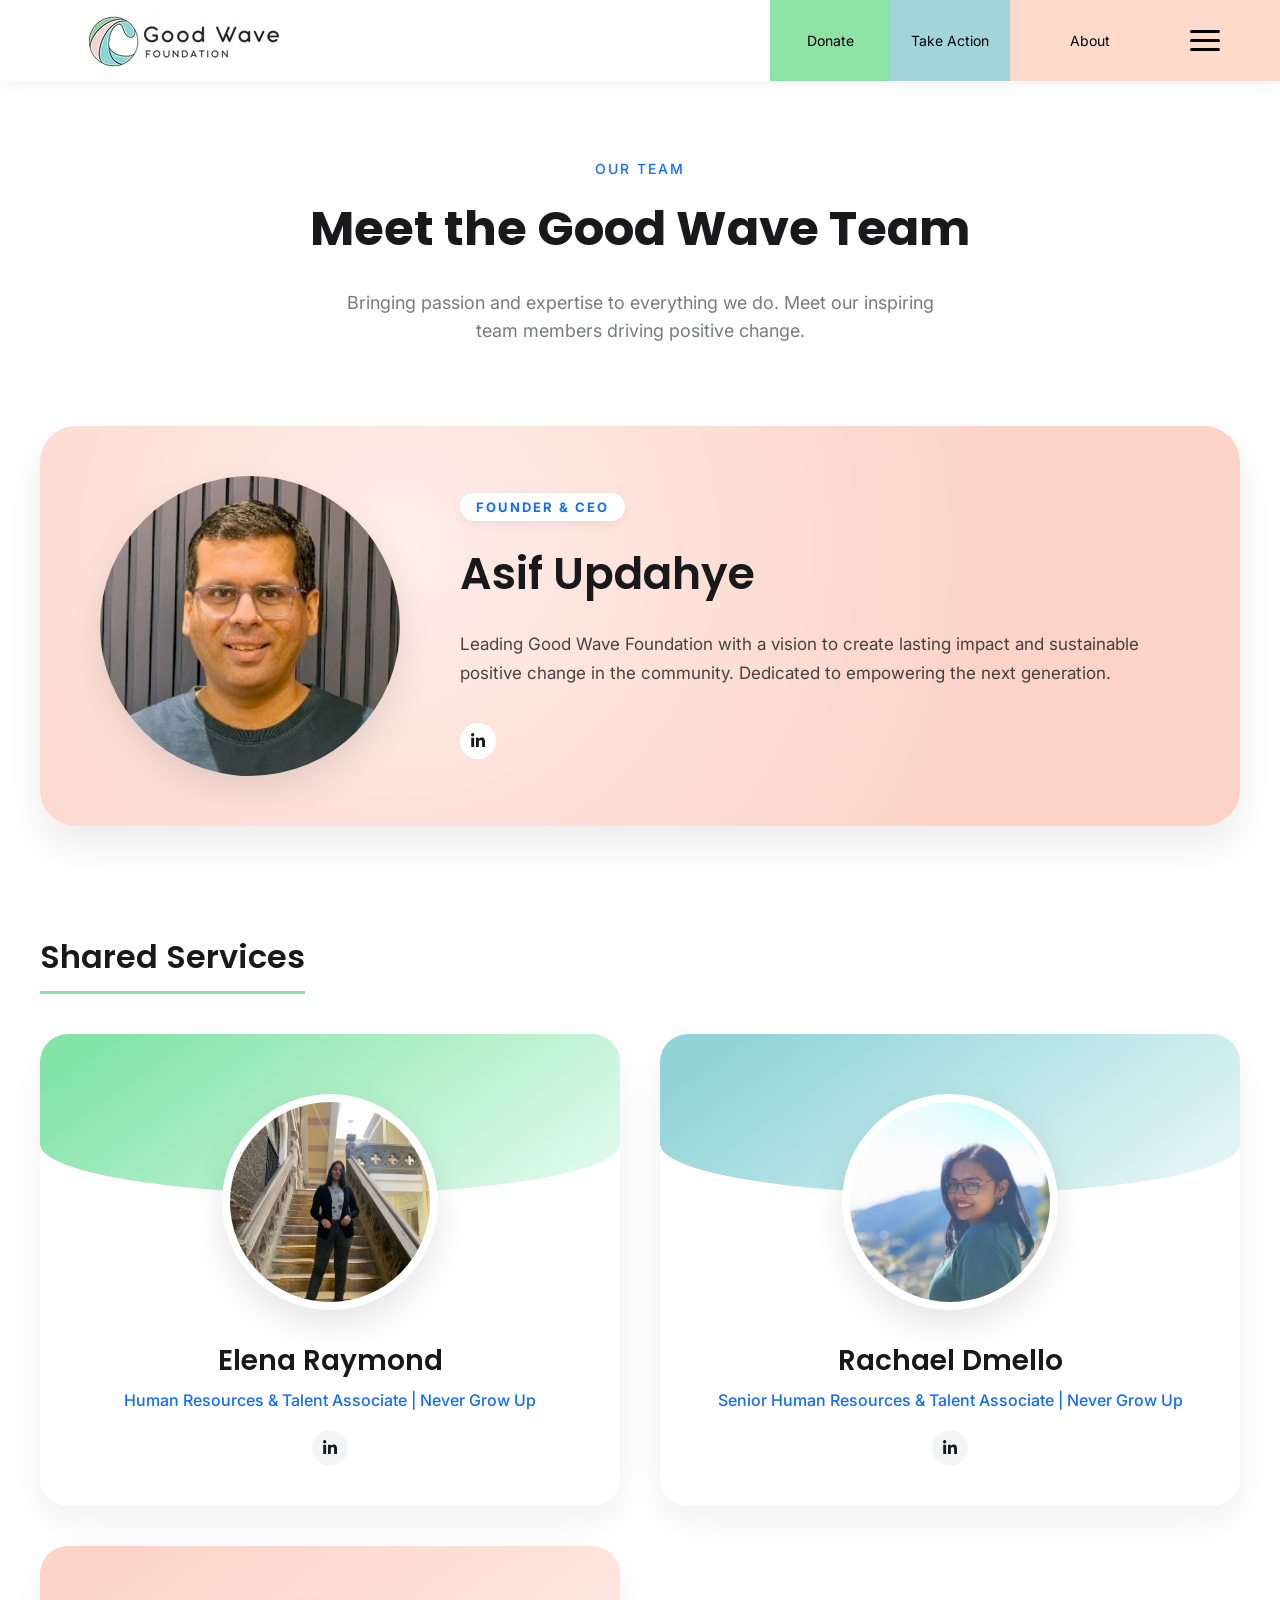
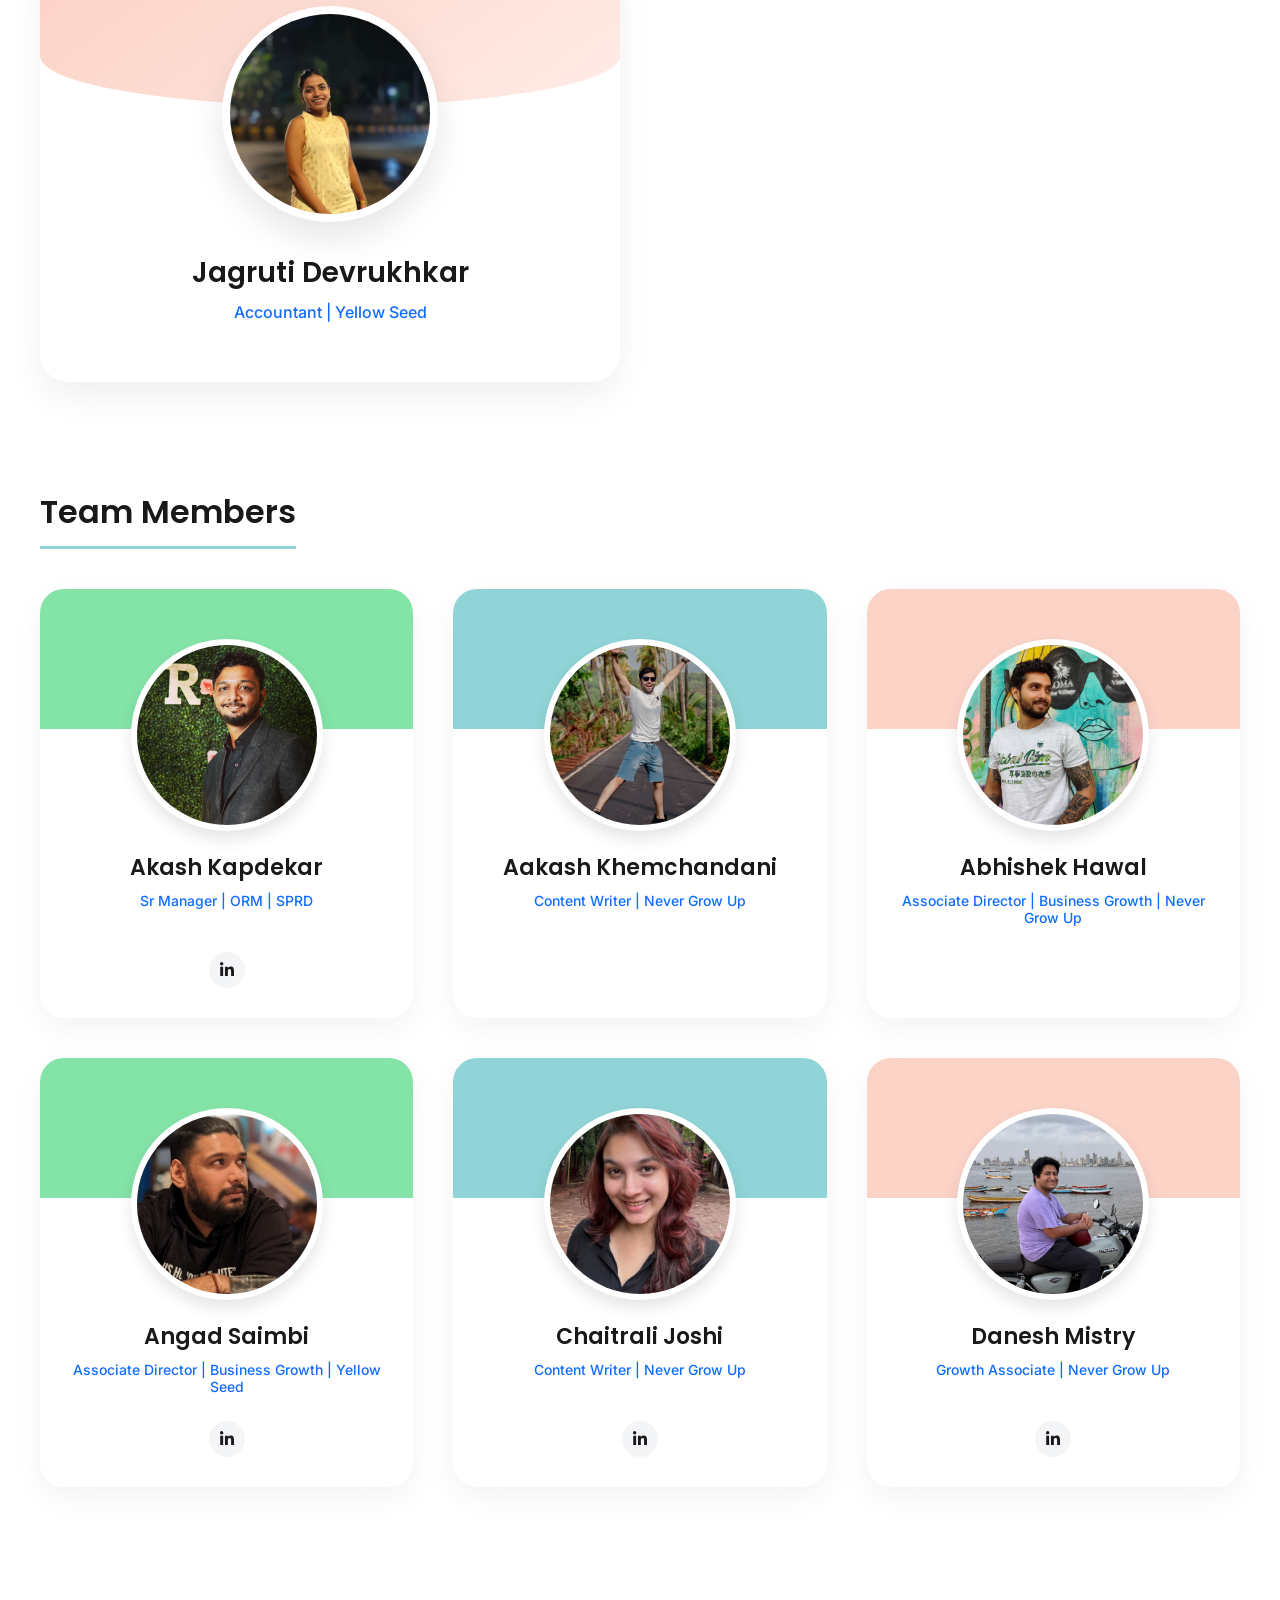
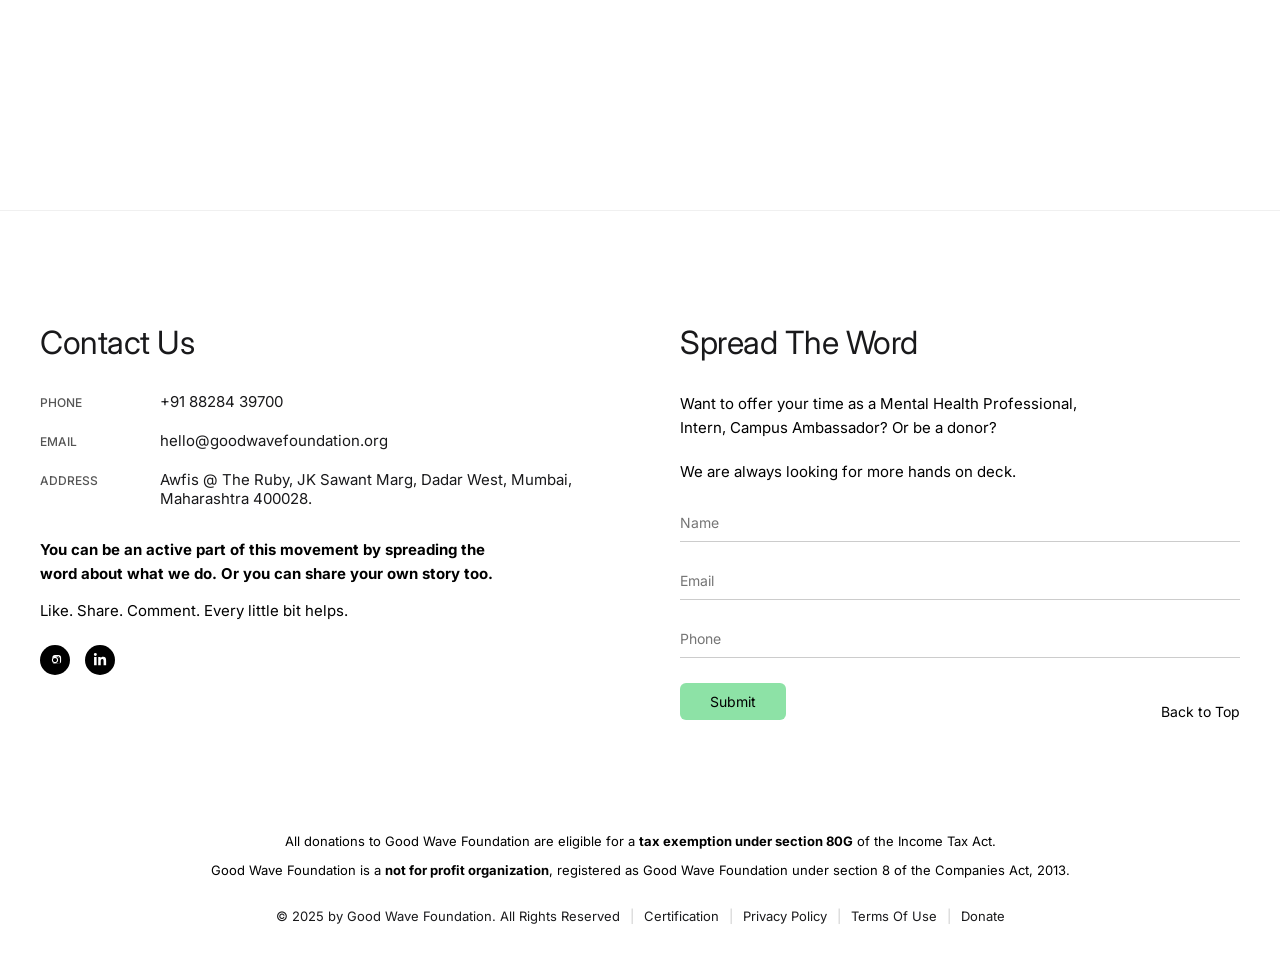
==== index.html @ 0a4c10c4 "Team page" ====
<!DOCTYPE html>
<html lang="en">

<head>
    <meta charset="UTF-8">
    <meta name="viewport" content="width=device-width, initial-scale=1.0">
    <title>GWF Team</title>
    <!-- Fonts -->
    <link
        href="https://fonts.googleapis.com/css2?family=Inter:wght@400;500;700&family=Poppins:wght@600;700&display=swap"
        rel="stylesheet">
    <!-- Animations (AOS) -->
    <link href="https://unpkg.com/aos@2.3.1/dist/aos.css" rel="stylesheet">
    <style>
        :root {
            --peach: #fcd3c7;
            --green: #84e4a8;
            --blue: #90d4d7;
            --dark: #19191b;
            --gray: #787a82;
            --accent: #116dff;
            --bg: #ffffff;
        }

        body {
            margin: 0;
            padding: 0;
            font-family: 'Inter', sans-serif;
            background-color: var(--bg);
            color: var(--dark);
            overflow-x: hidden;
        }

        .container {
            max-width: 1440px;
            margin: 0 auto;
            padding: 60px 40px;
        }

        .header-section {
            text-align: center;
            margin-bottom: 80px;
            animation: fadeInDown 1s ease-out;
        }

        .header-section h4 {
            font-size: 14px;
            font-weight: 500;
            color: var(--accent);
            text-transform: uppercase;
            letter-spacing: 2px;
            margin-bottom: 16px;
        }

        .header-section h1 {
            font-family: 'Poppins', sans-serif;
            font-size: 48px;
            font-weight: 700;
            margin: 0 0 24px 0;
            color: var(--dark);
        }

        .header-section p {
            font-size: 18px;
            color: var(--gray);
            max-width: 600px;
            margin: 0 auto;
            line-height: 1.6;
        }

        .role-section {
            margin-bottom: 80px;
        }

        .role-title {
            font-family: 'Poppins', sans-serif;
            font-size: 32px;
            font-weight: 600;
            margin-bottom: 40px;
            padding-bottom: 10px;
            border-bottom: 3px solid var(--peach);
            display: inline-block;
            color: var(--dark);
        }

        .role-section:nth-child(even) .role-title {
            border-bottom-color: var(--green);
        }

        .role-section:nth-child(3n) .role-title {
            border-bottom-color: var(--blue);
        }

        .team-grid {
            display: grid;
            grid-template-columns: repeat(auto-fill, minmax(320px, 1fr));
            gap: 40px;
        }

        .team-card {
            background: #fff;
            border-radius: 24px;
            overflow: hidden;
            position: relative;
            box-shadow: 0 10px 30px rgba(0, 0, 0, 0.05);
            transition: all 0.4s cubic-bezier(0.175, 0.885, 0.32, 1.275);
            text-align: center;
            padding-bottom: 30px;
            cursor: pointer;
            z-index: 1;
        }

        .team-card:hover {
            transform: translateY(-10px);
            box-shadow: 0 20px 40px rgba(0, 0, 0, 0.1);
        }

        .card-bg {
            height: 140px;
            width: 100%;
            position: absolute;
            top: 0;
            left: 0;
            z-index: -1;
            transition: height 0.4s ease;
        }

        .team-card:hover .card-bg {
            height: 180px;
        }

        .color-0 {
            background-color: var(--peach);
        }

        .color-1 {
            background-color: var(--green);
        }

        .color-2 {
            background-color: var(--blue);
        }

        .img-container {
            width: 180px;
            height: 180px;
            margin: 50px auto 20px;
            border-radius: 50%;
            overflow: hidden;
            border: 6px solid #fff;
            box-shadow: 0 8px 16px rgba(0, 0, 0, 0.1);
            position: relative;
            background-color: #fff;
        }

        .img-container img {
            width: 100%;
            height: 100%;
            object-fit: cover;
            transition: transform 0.5s ease;
        }

        .team-card:hover .img-container img {
            transform: scale(1.1);
        }

        .img-placeholder {
            width: 100%;
            height: 100%;
            display: flex;
            align-items: center;
            justify-content: center;
            background: #f0f0f0;
            font-family: 'Poppins', sans-serif;
            font-size: 48px;
            color: #ccc;
        }

        .member-name {
            font-family: 'Poppins', sans-serif;
            font-size: 22px;
            font-weight: 600;
            color: var(--dark);
            margin: 0 0 8px 0;
        }

        .member-designation {
            font-size: 14px;
            font-weight: 500;
            color: var(--accent);
            margin: 0 0 16px 0;
            padding: 0 20px;
            min-height: 40px;
        }

        .social-links {
            display: flex;
            justify-content: center;
            gap: 12px;
            margin-top: 20px;
        }

        .social-icon {
            width: 36px;
            height: 36px;
            border-radius: 50%;
            background: #f4f5f7;
            display: flex;
            align-items: center;
            justify-content: center;
            color: var(--dark);
            text-decoration: none;
            transition: all 0.3s ease;
        }

        .social-icon:hover {
            background: var(--accent);
            color: #fff;
            transform: translateY(-3px);
        }

        .social-icon svg {
            width: 16px;
            height: 16px;
            fill: currentColor;
        }

        /* UNIQUE STYLES: Founder */
        .founder-wrapper {
            position: relative;
            margin-bottom: 60px;
            border-radius: 36px;
            box-shadow: 0 20px 40px rgba(0, 0, 0, 0.08);
            transition: transform 0.4s ease, box-shadow 0.4s ease;
        }

        .founder-wrapper:hover {
            transform: translateY(-8px);
            box-shadow: 0 30px 50px rgba(0, 0, 0, 0.12);
        }

        .founder-card {
            display: flex;
            background: var(--peach);
            border-radius: 36px;
            overflow: hidden;
            position: relative;
            align-items: center;
            padding: 50px 60px;
            gap: 60px;
            color: var(--dark);
        }

        /* A subtle animated glow inside */
        .founder-card::before {
            content: '';
            position: absolute;
            top: -50%;
            left: -50%;
            width: 200%;
            height: 200%;
            background: radial-gradient(circle at 40% 40%, rgba(255, 255, 255, 0.6) 0%, transparent 40%);
            animation: pulseGlow 8s infinite alternate ease-in-out;
            pointer-events: none;
        }

        @keyframes pulseGlow {
            0% {
                transform: scale(0.9) translate(0, 0);
            }

            100% {
                transform: scale(1.1) translate(10%, 10%);
            }
        }

        .founder-img-container {
            width: 300px;
            height: 300px;
            border-radius: 50%;
            /* Circle to contrast with square cards */
            overflow: hidden;
            position: relative;
            z-index: 1;
            box-shadow: 0 15px 35px rgba(0, 0, 0, 0.1);
            flex-shrink: 0;
        }

        .founder-img-container img {
            width: 100%;
            height: 100%;
            object-fit: cover;
            transition: transform 0.7s ease;
        }

        .founder-wrapper:hover .founder-img-container img {
            transform: scale(1.08);
        }

        .founder-info {
            z-index: 1;
            text-align: left;
            flex: 1;
        }

        .founder-info .role-badge {
            display: inline-block;
            background: #ffffff;
            color: var(--accent);
            padding: 6px 16px;
            border-radius: 30px;
            font-size: 13px;
            font-weight: 700;
            text-transform: uppercase;
            letter-spacing: 2px;
            margin-bottom: 20px;
            box-shadow: 0 4px 10px rgba(0, 0, 0, 0.05);
        }

        .founder-info .member-name {
            font-size: 44px;
            margin: 0 0 8px 0;
            color: var(--dark);
        }

        .founder-info .member-designation {
            font-size: 20px;
            color: rgba(25, 25, 27, 0.7);
            padding: 0;
            margin: 0;
            font-weight: 600;
        }

        .founder-bio {
            color: rgba(25, 25, 27, 0.8);
            font-size: 17px;
            margin-top: 24px;
            line-height: 1.7;
            max-width: 95%;
        }

        .founder-info .social-links {
            justify-content: flex-start;
            margin-top: 35px;
        }

        .founder-info .social-icon {
            background: #fff;
            color: var(--dark);
        }

        .founder-info .social-icon:hover {
            background: var(--accent);
            color: #fff;
        }

        /* NEW STYLES: Shared Services */
        .services-grid {
            display: grid;
            grid-template-columns: repeat(auto-fill, minmax(380px, 1fr));
            gap: 40px;
        }

        .service-card {
            background: #fff;
            border-radius: 28px;
            overflow: hidden;
            position: relative;
            box-shadow: 0 15px 35px rgba(0, 0, 0, 0.06);
            transition: all 0.4s cubic-bezier(0.175, 0.885, 0.32, 1.275);
            display: flex;
            flex-direction: column;
            padding-bottom: 40px;
            align-items: center;
            text-align: center;
            cursor: pointer;
            z-index: 1;
        }

        .service-card:hover {
            transform: translateY(-10px);
            box-shadow: 0 25px 50px rgba(0, 0, 0, 0.12);
        }

        .service-card .card-bg {
            height: 160px;
            width: 100%;
            position: absolute;
            top: 0;
            left: 0;
            z-index: -1;
            transition: all 0.5s cubic-bezier(0.175, 0.885, 0.32, 1.275);
            border-radius: 0 0 50% 50% / 0 0 50px 50px;
        }

        .service-card .card-bg.color-0 {
            background: linear-gradient(145deg, var(--peach) 10%, #ffece7 100%);
        }

        .service-card .card-bg.color-1 {
            background: linear-gradient(145deg, var(--green) 10%, #e6fcf0 100%);
        }

        .service-card .card-bg.color-2 {
            background: linear-gradient(145deg, var(--blue) 10%, #eaf8f9 100%);
        }

        .service-card:hover .card-bg {
            height: 200px;
            border-radius: 0 0 50% 50% / 0 0 70px 70px;
        }

        .service-card .img-container {
            width: 200px;
            height: 200px;
            margin: 60px auto 30px;
            border-radius: 50%;
            overflow: hidden;
            border: 8px solid #fff;
            box-shadow: 0 15px 35px rgba(0, 0, 0, 0.1);
            position: relative;
            background-color: #fff;
            flex-shrink: 0;
            transition: all 0.5s cubic-bezier(0.175, 0.885, 0.32, 1.275);
        }

        .service-card:hover .img-container {
            transform: scale(1.06) translateY(-5px);
            box-shadow: 0 25px 45px rgba(0, 0, 0, 0.15);
        }

        .service-info {
            flex: 1;
            padding: 0 30px;
            width: 100%;
        }

        .service-info .member-name {
            font-size: 28px;
            margin-bottom: 8px;
            color: var(--dark);
        }

        .service-info .member-designation {
            font-size: 16px;
            padding: 0;
            margin-bottom: 20px;
            min-height: auto;
        }

        .service-info .social-links {
            justify-content: center;
            margin-top: 20px;
        }

        @keyframes fadeInDown {
            from {
                opacity: 0;
                transform: translateY(-30px);
            }

            to {
                opacity: 1;
                transform: translateY(0);
            }
        }

        @media (max-width: 900px) {
            .founder-card {
                flex-direction: column;
                text-align: center;
                gap: 30px;
                padding: 40px 20px;
                border-radius: 27px;
            }

            .founder-img-container {
                margin: 0 auto;
                width: 220px;
                height: 220px;
            }

            .founder-info {
                text-align: center;
                padding: 0;
            }

            .founder-info .member-name {
                font-size: 36px;
            }

            .founder-bio {
                margin: 20px auto 0;
                max-width: 100%;
            }

            .founder-info .social-links {
                justify-content: center;
            }
        }

        @media (max-width: 768px) {
            .container {
                padding: 40px 20px;
            }

            .header-section h1 {
                font-size: 36px;
            }

            .team-grid {
                grid-template-columns: repeat(auto-fill, minmax(260px, 1fr));
            }

            .services-grid {
                grid-template-columns: 1fr;
            }

            .desktop-nav {
                display: none;
            }

            .header-container {
                padding: 15px 20px;
            }
        }

        /* HEADER STYLES */
        .main-header {
            background-color: #fff;
            height: 81px;
            display: flex;
            justify-content: space-between;
            align-items: center;
            position: sticky;
            top: 0;
            z-index: 1000;
            box-shadow: 0 4px 20px rgba(0, 0, 0, 0.05);
        }

        .header-logo {
            padding-left: 81px;
        }
        
        .header-logo img {
            height: 60px;
            display: block;
        }

        .header-actions {
            display: flex;
            height: 100%;
        }

        .header-actions > * {
            display: flex;
            align-items: center;
            justify-content: center;
            height: 100%;
            font-family: 'Inter', sans-serif;
            font-size: 14px;
            color: #000;
            text-decoration: none;
            transition: opacity 0.3s ease;
        }

        .header-actions > *:hover {
            opacity: 0.85;
        }

        .header-donate {
            background-color: #8de2a6;
            width: 120px;
        }

        .header-action {
            background-color: #a1d5d8;
            width: 120px;
        }

        .header-about {
            background-color: #ffdacb;
            padding: 0 60px;
            gap: 80px;
        }

        .hamburger-icon {
            display: flex;
            flex-direction: column;
            gap: 6px;
            cursor: pointer;
        }

        .hamburger-icon span {
            display: block;
            width: 30px;
            height: 3px;
            background-color: #000;
            border-radius: 2px;
        }

        /* FOOTER STYLES */
        .main-footer {
            background-color: #fff;
            padding: 80px 40px 40px;
            margin-top: 100px;
            text-align: left;
            border-top: 1px solid #f0f0f0;
        }

        .footer-container {
            max-width: 1400px;
            margin: 0 auto;
        }

        .footer-top {
            display: grid;
            grid-template-columns: 1fr 1fr;
            gap: 80px;
            margin-bottom: 60px;
            max-width: 1200px;
            margin: 0 auto 60px;
        }

        .footer-title {
            font-size: 32px;
            font-family: inherit;
            font-weight: 400;
            color: var(--dark);
            margin-bottom: 30px;
            letter-spacing: -0.5px;
        }
        
        .contact-grid {
            display: grid;
            grid-template-columns: 100px 1fr;
            gap: 20px;
            align-items: baseline;
            margin-bottom: 10px;
        }

        .contact-label {
            font-size: 12px;
            font-weight: 500;
            color: #555;
            text-transform: uppercase;
        }

        .contact-value {
            font-size: 15px;
            color: var(--dark);
            font-family: 'Inter', sans-serif;
        }

        .bold-contact-text {
            font-family: 'Inter', sans-serif;
            font-size: 15px;
            font-weight: 700;
            color: #000;
            line-height: 1.6;
            margin-top: 30px;
            margin-bottom: 10px;
        }

        .normal-contact-text {
            font-family: 'Inter', sans-serif;
            font-size: 15px;
            color: #000;
            margin-bottom: 25px;
        }

        .footer-socials {
            display: flex;
            gap: 15px;
        }

        .footer-social-btn {
            width: 30px;
            height: 30px;
            background-color: #000;
            border-radius: 50%;
            display: flex;
            align-items: center;
            justify-content: center;
            color: #fff;
            text-decoration: none;
            transition: all 0.3s ease;
        }

        .footer-social-btn:hover {
            opacity: 0.8;
            transform: translateY(-2px);
        }

        .footer-social-btn svg {
            width: 14px;
            height: 14px;
            fill: currentColor;
        }

        .spread-word-text {
            font-size: 15px;
            color: #000;
            line-height: 1.6;
            margin-bottom: 20px;
            font-family: 'Inter', sans-serif;
        }

        .footer-form {
            display: flex;
            flex-direction: column;
            gap: 20px;
            margin-top: 10px;
        }

        .form-input {
            width: 100%;
            padding: 10px 0;
            border: none;
            border-bottom: 1px solid #ccc;
            background-color: transparent;
            font-size: 14px;
            font-family: 'Inter', sans-serif;
            transition: border-color 0.3s ease;
        }

        .form-input:focus {
            outline: none;
            border-bottom-color: var(--dark);
        }

        .form-action-row {
            display: flex;
            justify-content: space-between;
            align-items: flex-end;
            margin-top: 5px;
        }

        .submit-btn {
            background-color: #8de2a6;
            color: #000;
            padding: 10px 30px;
            border: none;
            border-radius: 6px;
            font-size: 14px;
            font-weight: 400;
            cursor: pointer;
            transition: background-color 0.3s ease;
            font-family: 'Inter', sans-serif;
        }

        .submit-btn:hover {
            opacity: 0.9;
        }

        .back-to-top {
            font-size: 14px;
            color: #000;
            text-decoration: none;
            font-family: 'Inter', sans-serif;
        }

        .back-to-top:hover {
            text-decoration: underline;
        }

        .footer-bottom {
            text-align: center;
            padding-top: 40px;
        }

        .footer-text {
            color: #000;
            font-size: 13px;
            margin-bottom: 5px;
            font-family: 'Inter', sans-serif;
        }

        .footer-text strong {
            font-weight: 700;
        }

        .footer-bottom-links {
            margin-top: 30px;
            color: var(--dark);
            font-size: 13px;
            display: flex;
            flex-wrap: wrap;
            justify-content: center;
            gap: 10px;
            font-family: 'Inter', sans-serif;
        }

        .footer-bottom-links a {
            color: var(--dark);
            text-decoration: none;
            transition: color 0.3s ease;
        }

        .footer-bottom-links a:hover {
            opacity: 0.7;
        }

        @media (max-width: 900px) {
            .footer-top {
                grid-template-columns: 1fr;
                gap: 50px;
            }
            .header-logo {
                padding-left: 20px;
            }
            .header-about {
                padding: 0 20px;
                gap: 20px;
            }
        }
        @media (max-width: 768px) {
            .footer-bottom-links {
                flex-direction: column;
                gap: 15px;
                text-align: center;
            }
            .footer-bottom-links span {
                display: none;
            }
        }
    </style>
</head>

<body>

    <header class="main-header">
        <a href="#" class="header-logo"><img src="./images/logo.png" alt="Good Wave Foundation Logo"></a>
        <div class="header-actions">
            <a href="#" class="header-donate">Donate</a>
            <a href="#" class="header-action">Take Action</a>
            <a href="#" class="header-about">
                About
                <div class="hamburger-icon">
                    <span></span>
                    <span></span>
                    <span></span>
                </div>
            </a>
        </div>
    </header>

    <div class="container">
        <div class="header-section">
            <h4>Our Team</h4>
            <h1>Meet the Good Wave Team</h1>
            <p>Bringing passion and expertise to everything we do. Meet our inspiring team members driving positive
                change.</p>
        </div>

        <div id="team-container">
            <div class="role-section">
                <div class="founder-wrapper" data-aos="fade-up">
                    <div class="founder-card">
                        <div class="founder-img-container">
                            <img src="images/Asif_Updahye.png" alt="Asif Updahye" loading="lazy">
                        </div>
                        <div class="founder-info">
                            <div class="role-badge">Founder & CEO</div>
                            <h3 class="member-name">Asif Updahye</h3>
                            <p class="founder-bio">Leading Good Wave Foundation with a vision to create lasting impact
                                and sustainable positive change in the community. Dedicated to empowering the next
                                generation.</p>
                            <div class="social-links">
                                <a href="#" class="social-icon" target="_blank" rel="noopener noreferrer"
                                    aria-label="LinkedIn">
                                    <svg xmlns="http://www.w3.org/2000/svg" viewBox="0 0 448 512">
                                        <path
                                            d="M100.28 448H7.4V148.9h92.88zM53.79 108.1C24.09 108.1 0 83.5 0 53.8a53.79 53.79 0 0 1 107.58 0c0 29.7-24.1 54.3-53.79 54.3zM447.9 448h-92.68V302.4c0-34.7-.7-79.2-48.29-79.2-48.29 0-55.69 37.7-55.69 76.7V448h-92.78V148.9h89.08v40.8h1.3c12.4-23.5 42.69-48.3 87.88-48.3 94 0 111.28 61.9 111.28 142.3V448z" />
                                    </svg>
                                </a>
                            </div>
                        </div>
                    </div>
                </div>
            </div>
            <div class="role-section">
                <h2 class="role-title" data-aos="fade-right">Shared Services</h2>
                <div class="services-grid">
                    <div class="service-card" data-aos="fade-up" data-aos-delay="0">
                        <div class="card-bg color-1"></div>
                        <div class="img-container">
                            <img src="images/Elena_Raymond.jpg" alt="Elena Raymond " loading="lazy">
                        </div>
                        <div class="service-info">
                            <h3 class="member-name">Elena Raymond </h3>
                            <p class="member-designation">Human Resources & Talent Associate | Never Grow Up</p>
                            <div class="social-links">
                                <a href="#" class="social-icon" target="_blank" rel="noopener noreferrer"
                                    aria-label="LinkedIn">
                                    <svg xmlns="http://www.w3.org/2000/svg" viewBox="0 0 448 512">
                                        <path
                                            d="M100.28 448H7.4V148.9h92.88zM53.79 108.1C24.09 108.1 0 83.5 0 53.8a53.79 53.79 0 0 1 107.58 0c0 29.7-24.1 54.3-53.79 54.3zM447.9 448h-92.68V302.4c0-34.7-.7-79.2-48.29-79.2-48.29 0-55.69 37.7-55.69 76.7V448h-92.78V148.9h89.08v40.8h1.3c12.4-23.5 42.69-48.3 87.88-48.3 94 0 111.28 61.9 111.28 142.3V448z" />
                                    </svg>
                                </a>
                            </div>
                        </div>
                    </div>
                    <div class="service-card" data-aos="fade-up" data-aos-delay="100">
                        <div class="card-bg color-2"></div>
                        <div class="img-container">
                            <img src="images/Rachael_Dmello.jpg" alt="Rachael Dmello" loading="lazy">
                        </div>
                        <div class="service-info">
                            <h3 class="member-name">Rachael Dmello</h3>
                            <p class="member-designation">Senior Human Resources & Talent Associate | Never Grow Up</p>
                            <div class="social-links">
                                <a href="#" class="social-icon" target="_blank" rel="noopener noreferrer"
                                    aria-label="LinkedIn">
                                    <svg xmlns="http://www.w3.org/2000/svg" viewBox="0 0 448 512">
                                        <path
                                            d="M100.28 448H7.4V148.9h92.88zM53.79 108.1C24.09 108.1 0 83.5 0 53.8a53.79 53.79 0 0 1 107.58 0c0 29.7-24.1 54.3-53.79 54.3zM447.9 448h-92.68V302.4c0-34.7-.7-79.2-48.29-79.2-48.29 0-55.69 37.7-55.69 76.7V448h-92.78V148.9h89.08v40.8h1.3c12.4-23.5 42.69-48.3 87.88-48.3 94 0 111.28 61.9 111.28 142.3V448z" />
                                    </svg>
                                </a>
                            </div>
                        </div>
                    </div>
                    <div class="service-card" data-aos="fade-up" data-aos-delay="0">
                        <div class="card-bg color-0"></div>
                        <div class="img-container">
                            <img src="images/Jagruti_Devrukhkar.jpg" alt="Jagruti Devrukhkar " loading="lazy">
                        </div>
                        <div class="service-info">
                            <h3 class="member-name">Jagruti Devrukhkar </h3>
                            <p class="member-designation">Accountant | Yellow Seed </p>

                        </div>
                    </div>
                </div>
            </div>
            <div class="role-section">
                <h2 class="role-title" data-aos="fade-right">Team Members</h2>
                <div class="team-grid">
                    <div class="team-card" data-aos="fade-up" data-aos-delay="0">
                        <div class="card-bg color-1"></div>
                        <div class="img-container">
                            <img src="images/Akash_Kapdekar.jpg" alt="Akash Kapdekar" loading="lazy">
                        </div>
                        <h3 class="member-name">Akash Kapdekar</h3>
                        <p class="member-designation">Sr Manager | ORM | SPRD</p>
                        <div class="social-links">
                            <a href="https://www.linkedin.com/in/akashkapdekar/?lipi=urn%3Ali%3Apage%3Ad_flagship3_search_srp_all%3BpN9H4od3Rb%2BJ3JoEnZAWhw%3D%3D"
                                class="social-icon" target="_blank" rel="noopener noreferrer" aria-label="LinkedIn">
                                <svg xmlns="http://www.w3.org/2000/svg" viewBox="0 0 448 512">
                                    <path
                                        d="M100.28 448H7.4V148.9h92.88zM53.79 108.1C24.09 108.1 0 83.5 0 53.8a53.79 53.79 0 0 1 107.58 0c0 29.7-24.1 54.3-53.79 54.3zM447.9 448h-92.68V302.4c0-34.7-.7-79.2-48.29-79.2-48.29 0-55.69 37.7-55.69 76.7V448h-92.78V148.9h89.08v40.8h1.3c12.4-23.5 42.69-48.3 87.88-48.3 94 0 111.28 61.9 111.28 142.3V448z" />
                                </svg>
                            </a>
                        </div>
                    </div>
                    <div class="team-card" data-aos="fade-up" data-aos-delay="100">
                        <div class="card-bg color-2"></div>
                        <div class="img-container">
                            <img src="images/Aakash_Khemchandani.jpg" alt="Aakash Khemchandani" loading="lazy">
                        </div>
                        <h3 class="member-name">Aakash Khemchandani</h3>
                        <p class="member-designation">Content Writer | Never Grow Up </p>

                    </div>
                    <div class="team-card" data-aos="fade-up" data-aos-delay="200">
                        <div class="card-bg color-0"></div>
                        <div class="img-container">
                            <img src="images/Abhishek_Hawal.jpg" alt="Abhishek Hawal" loading="lazy">
                        </div>
                        <h3 class="member-name">Abhishek Hawal</h3>
                        <p class="member-designation">Associate Director | Business Growth | Never Grow Up </p>

                    </div>
                    <div class="team-card" data-aos="fade-up" data-aos-delay="300">
                        <div class="card-bg color-1"></div>
                        <div class="img-container">
                            <img src="images/Angad_Saimbi.png" alt="Angad Saimbi" loading="lazy">
                        </div>
                        <h3 class="member-name">Angad Saimbi</h3>
                        <p class="member-designation">Associate Director | Business Growth | Yellow Seed </p>
                        <div class="social-links">
                            <a href="#" class="social-icon" target="_blank" rel="noopener noreferrer"
                                aria-label="LinkedIn">
                                <svg xmlns="http://www.w3.org/2000/svg" viewBox="0 0 448 512">
                                    <path
                                        d="M100.28 448H7.4V148.9h92.88zM53.79 108.1C24.09 108.1 0 83.5 0 53.8a53.79 53.79 0 0 1 107.58 0c0 29.7-24.1 54.3-53.79 54.3zM447.9 448h-92.68V302.4c0-34.7-.7-79.2-48.29-79.2-48.29 0-55.69 37.7-55.69 76.7V448h-92.78V148.9h89.08v40.8h1.3c12.4-23.5 42.69-48.3 87.88-48.3 94 0 111.28 61.9 111.28 142.3V448z" />
                                </svg>
                            </a>
                        </div>
                    </div>
                    <div class="team-card" data-aos="fade-up" data-aos-delay="0">
                        <div class="card-bg color-2"></div>
                        <div class="img-container">
                            <img src="images/Chaitrali_Joshi.jpg" alt="Chaitrali Joshi" loading="lazy">
                        </div>
                        <h3 class="member-name">Chaitrali Joshi</h3>
                        <p class="member-designation">Content Writer | Never Grow Up </p>
                        <div class="social-links">
                            <a href="https://www.linkedin.com/in/chaitrali-joshi-59a27b230/?lipi=urn%3Ali%3Apage%3Ad_flagship3_profile_view_base_contact_details%3BVV0PxzpBRsuRdvY7C9NpFw%3D%3D"
                                class="social-icon" target="_blank" rel="noopener noreferrer" aria-label="LinkedIn">
                                <svg xmlns="http://www.w3.org/2000/svg" viewBox="0 0 448 512">
                                    <path
                                        d="M100.28 448H7.4V148.9h92.88zM53.79 108.1C24.09 108.1 0 83.5 0 53.8a53.79 53.79 0 0 1 107.58 0c0 29.7-24.1 54.3-53.79 54.3zM447.9 448h-92.68V302.4c0-34.7-.7-79.2-48.29-79.2-48.29 0-55.69 37.7-55.69 76.7V448h-92.78V148.9h89.08v40.8h1.3c12.4-23.5 42.69-48.3 87.88-48.3 94 0 111.28 61.9 111.28 142.3V448z" />
                                </svg>
                            </a>
                        </div>
                    </div>
                    <div class="team-card" data-aos="fade-up" data-aos-delay="100">
                        <div class="card-bg color-0"></div>
                        <div class="img-container">
                            <img src="images/Danesh_Mistry.jpg" alt="Danesh Mistry" loading="lazy">
                        </div>
                        <h3 class="member-name">Danesh Mistry</h3>
                        <p class="member-designation">Growth Associate | Never Grow Up</p>
                        <div class="social-links">
                            <a href="https://www.linkedin.com/in/daneshmistry/?lipi=urn%3Ali%3Apage%3Ad_flagship3_profile_view_base_contact_details%3BxQ%2F1A1LlSL6U%2Fu5eDPrXHg%3D%3D"
                                class="social-icon" target="_blank" rel="noopener noreferrer" aria-label="LinkedIn">
                                <svg xmlns="http://www.w3.org/2000/svg" viewBox="0 0 448 512">
                                    <path
                                        d="M100.28 448H7.4V148.9h92.88zM53.79 108.1C24.09 108.1 0 83.5 0 53.8a53.79 53.79 0 0 1 107.58 0c0 29.7-24.1 54.3-53.79 54.3zM447.9 448h-92.68V302.4c0-34.7-.7-79.2-48.29-79.2-48.29 0-55.69 37.7-55.69 76.7V448h-92.78V148.9h89.08v40.8h1.3c12.4-23.5 42.69-48.3 87.88-48.3 94 0 111.28 61.9 111.28 142.3V448z" />
                                </svg>
                            </a>
                        </div>
                    </div>
                    <div class="team-card" data-aos="fade-up" data-aos-delay="200">
                        <div class="card-bg color-1"></div>
                        <div class="img-container">
                            <img src="images/Deepa_Venkatraman.jpg" alt="Deepa Venkatraman" loading="lazy">
                        </div>
                        <h3 class="member-name">Deepa Venkatraman</h3>
                        <p class="member-designation">Senior Creative Strategist | Never Grow Up</p>
                        <div class="social-links">
                            <a href="https://www.linkedin.com/in/deepavenkatraman13/?lipi=urn%3Ali%3Apage%3Ad_flagship3_profile_view_base_contact_details%3BEFK2ppInQimPyn5Rn6Mqsg%3D%3D"
                                class="social-icon" target="_blank" rel="noopener noreferrer" aria-label="LinkedIn">
                                <svg xmlns="http://www.w3.org/2000/svg" viewBox="0 0 448 512">
                                    <path
                                        d="M100.28 448H7.4V148.9h92.88zM53.79 108.1C24.09 108.1 0 83.5 0 53.8a53.79 53.79 0 0 1 107.58 0c0 29.7-24.1 54.3-53.79 54.3zM447.9 448h-92.68V302.4c0-34.7-.7-79.2-48.29-79.2-48.29 0-55.69 37.7-55.69 76.7V448h-92.78V148.9h89.08v40.8h1.3c12.4-23.5 42.69-48.3 87.88-48.3 94 0 111.28 61.9 111.28 142.3V448z" />
                                </svg>
                            </a>
                        </div>
                    </div>
                    <div class="team-card" data-aos="fade-up" data-aos-delay="300">
                        <div class="card-bg color-2"></div>
                        <div class="img-container">
                            <img src="images/Eva_Ninan.jpg" alt="Eva Ninan" loading="lazy">
                        </div>
                        <h3 class="member-name">Eva Ninan</h3>
                        <p class="member-designation">Client Success Associate </p>
                        <div class="social-links">
                            <a href="#" class="social-icon" target="_blank" rel="noopener noreferrer"
                                aria-label="LinkedIn">
                                <svg xmlns="http://www.w3.org/2000/svg" viewBox="0 0 448 512">
                                    <path
                                        d="M100.28 448H7.4V148.9h92.88zM53.79 108.1C24.09 108.1 0 83.5 0 53.8a53.79 53.79 0 0 1 107.58 0c0 29.7-24.1 54.3-53.79 54.3zM447.9 448h-92.68V302.4c0-34.7-.7-79.2-48.29-79.2-48.29 0-55.69 37.7-55.69 76.7V448h-92.78V148.9h89.08v40.8h1.3c12.4-23.5 42.69-48.3 87.88-48.3 94 0 111.28 61.9 111.28 142.3V448z" />
                                </svg>
                            </a>
                        </div>
                    </div>
                    <div class="team-card" data-aos="fade-up" data-aos-delay="0">
                        <div class="card-bg color-0"></div>
                        <div class="img-container">
                            <div class="img-placeholder">G</div>
                        </div>
                        <h3 class="member-name">Gracia Carvalho</h3>
                        <p class="member-designation">Client Success Associate </p>
                        <div class="social-links">
                            <a href="https://www.linkedin.com/in/graciacarvalho07/?lipi=urn%3Ali%3Apage%3Ad_flagship3_profile_view_base_contact_details%3BM22xmk%2BPSguxxXQzLuw9TQ%3D%3D"
                                class="social-icon" target="_blank" rel="noopener noreferrer" aria-label="LinkedIn">
                                <svg xmlns="http://www.w3.org/2000/svg" viewBox="0 0 448 512">
                                    <path
                                        d="M100.28 448H7.4V148.9h92.88zM53.79 108.1C24.09 108.1 0 83.5 0 53.8a53.79 53.79 0 0 1 107.58 0c0 29.7-24.1 54.3-53.79 54.3zM447.9 448h-92.68V302.4c0-34.7-.7-79.2-48.29-79.2-48.29 0-55.69 37.7-55.69 76.7V448h-92.78V148.9h89.08v40.8h1.3c12.4-23.5 42.69-48.3 87.88-48.3 94 0 111.28 61.9 111.28 142.3V448z" />
                                </svg>
                            </a>
                        </div>
                    </div>
                    <div class="team-card" data-aos="fade-up" data-aos-delay="100">
                        <div class="card-bg color-1"></div>
                        <div class="img-container">
                            <img src="images/Immanuel_Kumar.jpg" alt="Immanuel Kumar" loading="lazy">
                        </div>
                        <h3 class="member-name">Immanuel Kumar</h3>
                        <p class="member-designation">Graphic Designer | Yellow Seed </p>
                        <div class="social-links">
                            <a href="https://www.linkedin.com/in/immanuel-kumar-333-dev/?lipi=urn%3Ali%3Apage%3Ad_flagship3_profile_view_base_contact_details%3BbAsL1V6yS5mNrC%2Fz9ygdxg%3D%3D"
                                class="social-icon" target="_blank" rel="noopener noreferrer" aria-label="LinkedIn">
                                <svg xmlns="http://www.w3.org/2000/svg" viewBox="0 0 448 512">
                                    <path
                                        d="M100.28 448H7.4V148.9h92.88zM53.79 108.1C24.09 108.1 0 83.5 0 53.8a53.79 53.79 0 0 1 107.58 0c0 29.7-24.1 54.3-53.79 54.3zM447.9 448h-92.68V302.4c0-34.7-.7-79.2-48.29-79.2-48.29 0-55.69 37.7-55.69 76.7V448h-92.78V148.9h89.08v40.8h1.3c12.4-23.5 42.69-48.3 87.88-48.3 94 0 111.28 61.9 111.28 142.3V448z" />
                                </svg>
                            </a>
                        </div>
                    </div>
                    <div class="team-card" data-aos="fade-up" data-aos-delay="200">
                        <div class="card-bg color-2"></div>
                        <div class="img-container">
                            <img src="images/Jahnavi_Singh.jpg" alt="Jahnavi Singh" loading="lazy">
                        </div>
                        <h3 class="member-name">Jahnavi Singh</h3>
                        <p class="member-designation">Client Success Associate | NGU</p>
                        <div class="social-links">
                            <a href="#" class="social-icon" target="_blank" rel="noopener noreferrer"
                                aria-label="LinkedIn">
                                <svg xmlns="http://www.w3.org/2000/svg" viewBox="0 0 448 512">
                                    <path
                                        d="M100.28 448H7.4V148.9h92.88zM53.79 108.1C24.09 108.1 0 83.5 0 53.8a53.79 53.79 0 0 1 107.58 0c0 29.7-24.1 54.3-53.79 54.3zM447.9 448h-92.68V302.4c0-34.7-.7-79.2-48.29-79.2-48.29 0-55.69 37.7-55.69 76.7V448h-92.78V148.9h89.08v40.8h1.3c12.4-23.5 42.69-48.3 87.88-48.3 94 0 111.28 61.9 111.28 142.3V448z" />
                                </svg>
                            </a>
                        </div>
                    </div>
                    <div class="team-card" data-aos="fade-up" data-aos-delay="300">
                        <div class="card-bg color-0"></div>
                        <div class="img-container">
                            <img src="images/Jenica_Mehta.jpg" alt="Jenica Mehta" loading="lazy">
                        </div>
                        <h3 class="member-name">Jenica Mehta</h3>
                        <p class="member-designation">Sr. Public Relations & Communications Associate | SPRD </p>
                        <div class="social-links">
                            <a href="#" class="social-icon" target="_blank" rel="noopener noreferrer"
                                aria-label="LinkedIn">
                                <svg xmlns="http://www.w3.org/2000/svg" viewBox="0 0 448 512">
                                    <path
                                        d="M100.28 448H7.4V148.9h92.88zM53.79 108.1C24.09 108.1 0 83.5 0 53.8a53.79 53.79 0 0 1 107.58 0c0 29.7-24.1 54.3-53.79 54.3zM447.9 448h-92.68V302.4c0-34.7-.7-79.2-48.29-79.2-48.29 0-55.69 37.7-55.69 76.7V448h-92.78V148.9h89.08v40.8h1.3c12.4-23.5 42.69-48.3 87.88-48.3 94 0 111.28 61.9 111.28 142.3V448z" />
                                </svg>
                            </a>
                        </div>
                    </div>
                    <div class="team-card" data-aos="fade-up" data-aos-delay="0">
                        <div class="card-bg color-1"></div>
                        <div class="img-container">
                            <img src="images/Kinjal_Bhanushali.jpg" alt="Kinjal Bhanushali" loading="lazy">
                        </div>
                        <h3 class="member-name">Kinjal Bhanushali</h3>
                        <p class="member-designation">Public Relations Associate | SPRD </p>
                        <div class="social-links">
                            <a href="#" class="social-icon" target="_blank" rel="noopener noreferrer"
                                aria-label="LinkedIn">
                                <svg xmlns="http://www.w3.org/2000/svg" viewBox="0 0 448 512">
                                    <path
                                        d="M100.28 448H7.4V148.9h92.88zM53.79 108.1C24.09 108.1 0 83.5 0 53.8a53.79 53.79 0 0 1 107.58 0c0 29.7-24.1 54.3-53.79 54.3zM447.9 448h-92.68V302.4c0-34.7-.7-79.2-48.29-79.2-48.29 0-55.69 37.7-55.69 76.7V448h-92.78V148.9h89.08v40.8h1.3c12.4-23.5 42.69-48.3 87.88-48.3 94 0 111.28 61.9 111.28 142.3V448z" />
                                </svg>
                            </a>
                        </div>
                    </div>
                    <div class="team-card" data-aos="fade-up" data-aos-delay="100">
                        <div class="card-bg color-2"></div>
                        <div class="img-container">
                            <img src="images/Laksh_Bansal.jpg" alt="Laksh Bansal" loading="lazy">
                        </div>
                        <h3 class="member-name">Laksh Bansal</h3>
                        <p class="member-designation">Social Media Strategist | Never Grow Up</p>
                        <div class="social-links">
                            <a href="#" class="social-icon" target="_blank" rel="noopener noreferrer"
                                aria-label="LinkedIn">
                                <svg xmlns="http://www.w3.org/2000/svg" viewBox="0 0 448 512">
                                    <path
                                        d="M100.28 448H7.4V148.9h92.88zM53.79 108.1C24.09 108.1 0 83.5 0 53.8a53.79 53.79 0 0 1 107.58 0c0 29.7-24.1 54.3-53.79 54.3zM447.9 448h-92.68V302.4c0-34.7-.7-79.2-48.29-79.2-48.29 0-55.69 37.7-55.69 76.7V448h-92.78V148.9h89.08v40.8h1.3c12.4-23.5 42.69-48.3 87.88-48.3 94 0 111.28 61.9 111.28 142.3V448z" />
                                </svg>
                            </a>
                        </div>
                    </div>
                    <div class="team-card" data-aos="fade-up" data-aos-delay="200">
                        <div class="card-bg color-0"></div>
                        <div class="img-container">
                            <img src="images/Malavika_Binu.jpg" alt="Malavika Binu" loading="lazy">
                        </div>
                        <h3 class="member-name">Malavika Binu</h3>
                        <p class="member-designation">Sr. Content Writer | Never Grow Up</p>
                        <div class="social-links">
                            <a href="#" class="social-icon" target="_blank" rel="noopener noreferrer"
                                aria-label="LinkedIn">
                                <svg xmlns="http://www.w3.org/2000/svg" viewBox="0 0 448 512">
                                    <path
                                        d="M100.28 448H7.4V148.9h92.88zM53.79 108.1C24.09 108.1 0 83.5 0 53.8a53.79 53.79 0 0 1 107.58 0c0 29.7-24.1 54.3-53.79 54.3zM447.9 448h-92.68V302.4c0-34.7-.7-79.2-48.29-79.2-48.29 0-55.69 37.7-55.69 76.7V448h-92.78V148.9h89.08v40.8h1.3c12.4-23.5 42.69-48.3 87.88-48.3 94 0 111.28 61.9 111.28 142.3V448z" />
                                </svg>
                            </a>
                        </div>
                    </div>
                    <div class="team-card" data-aos="fade-up" data-aos-delay="300">
                        <div class="card-bg color-1"></div>
                        <div class="img-container">
                            <img src="images/Naina_Talreja.jpg" alt="Naina Talreja" loading="lazy">
                        </div>
                        <h3 class="member-name">Naina Talreja</h3>
                        <p class="member-designation">Graphic Designer </p>
                        <div class="social-links">
                            <a href="#" class="social-icon" target="_blank" rel="noopener noreferrer"
                                aria-label="LinkedIn">
                                <svg xmlns="http://www.w3.org/2000/svg" viewBox="0 0 448 512">
                                    <path
                                        d="M100.28 448H7.4V148.9h92.88zM53.79 108.1C24.09 108.1 0 83.5 0 53.8a53.79 53.79 0 0 1 107.58 0c0 29.7-24.1 54.3-53.79 54.3zM447.9 448h-92.68V302.4c0-34.7-.7-79.2-48.29-79.2-48.29 0-55.69 37.7-55.69 76.7V448h-92.78V148.9h89.08v40.8h1.3c12.4-23.5 42.69-48.3 87.88-48.3 94 0 111.28 61.9 111.28 142.3V448z" />
                                </svg>
                            </a>
                        </div>
                    </div>
                    <div class="team-card" data-aos="fade-up" data-aos-delay="0">
                        <div class="card-bg color-2"></div>
                        <div class="img-container">
                            <img src="images/Nidhi_Pawar.jpg" alt="Nidhi Pawar" loading="lazy">
                        </div>
                        <h3 class="member-name">Nidhi Pawar</h3>
                        <p class="member-designation">Sr. Public Relations & Communications Associate</p>
                        <div class="social-links">
                            <a href="#" class="social-icon" target="_blank" rel="noopener noreferrer"
                                aria-label="LinkedIn">
                                <svg xmlns="http://www.w3.org/2000/svg" viewBox="0 0 448 512">
                                    <path
                                        d="M100.28 448H7.4V148.9h92.88zM53.79 108.1C24.09 108.1 0 83.5 0 53.8a53.79 53.79 0 0 1 107.58 0c0 29.7-24.1 54.3-53.79 54.3zM447.9 448h-92.68V302.4c0-34.7-.7-79.2-48.29-79.2-48.29 0-55.69 37.7-55.69 76.7V448h-92.78V148.9h89.08v40.8h1.3c12.4-23.5 42.69-48.3 87.88-48.3 94 0 111.28 61.9 111.28 142.3V448z" />
                                </svg>
                            </a>
                        </div>
                    </div>
                    <div class="team-card" data-aos="fade-up" data-aos-delay="100">
                        <div class="card-bg color-0"></div>
                        <div class="img-container">
                            <img src="images/Pavitra_Mudaliar.jpg" alt="Pavitra Mudaliar" loading="lazy">
                        </div>
                        <h3 class="member-name">Pavitra Mudaliar</h3>
                        <p class="member-designation">Communication & Social Media Associate </p>
                        <div class="social-links">
                            <a href="https://www.linkedin.com/in/pavitra-mudaliar-744592363/?lipi=urn%3Ali%3Apage%3Ad_flagship3_search_srp_all%3BQJ7yRiqwRGS3nICfv5qjwg%3D%3D"
                                class="social-icon" target="_blank" rel="noopener noreferrer" aria-label="LinkedIn">
                                <svg xmlns="http://www.w3.org/2000/svg" viewBox="0 0 448 512">
                                    <path
                                        d="M100.28 448H7.4V148.9h92.88zM53.79 108.1C24.09 108.1 0 83.5 0 53.8a53.79 53.79 0 0 1 107.58 0c0 29.7-24.1 54.3-53.79 54.3zM447.9 448h-92.68V302.4c0-34.7-.7-79.2-48.29-79.2-48.29 0-55.69 37.7-55.69 76.7V448h-92.78V148.9h89.08v40.8h1.3c12.4-23.5 42.69-48.3 87.88-48.3 94 0 111.28 61.9 111.28 142.3V448z" />
                                </svg>
                            </a>
                        </div>
                    </div>
                    <div class="team-card" data-aos="fade-up" data-aos-delay="200">
                        <div class="card-bg color-1"></div>
                        <div class="img-container">
                            <img src="images/Pranita_Panchal.jpg" alt="Pranita Panchal" loading="lazy">
                        </div>
                        <h3 class="member-name">Pranita Panchal</h3>
                        <p class="member-designation">ORM Associate | SPRD </p>

                    </div>
                    <div class="team-card" data-aos="fade-up" data-aos-delay="300">
                        <div class="card-bg color-2"></div>
                        <div class="img-container">
                            <img src="images/Rianna_Tarapore.jpg" alt="Rianna Tarapore" loading="lazy">
                        </div>
                        <h3 class="member-name">Rianna Tarapore</h3>
                        <p class="member-designation">Content Writer </p>
                        <div class="social-links">
                            <a href="#" class="social-icon" target="_blank" rel="noopener noreferrer"
                                aria-label="LinkedIn">
                                <svg xmlns="http://www.w3.org/2000/svg" viewBox="0 0 448 512">
                                    <path
                                        d="M100.28 448H7.4V148.9h92.88zM53.79 108.1C24.09 108.1 0 83.5 0 53.8a53.79 53.79 0 0 1 107.58 0c0 29.7-24.1 54.3-53.79 54.3zM447.9 448h-92.68V302.4c0-34.7-.7-79.2-48.29-79.2-48.29 0-55.69 37.7-55.69 76.7V448h-92.78V148.9h89.08v40.8h1.3c12.4-23.5 42.69-48.3 87.88-48.3 94 0 111.28 61.9 111.28 142.3V448z" />
                                </svg>
                            </a>
                        </div>
                    </div>
                    <div class="team-card" data-aos="fade-up" data-aos-delay="0">
                        <div class="card-bg color-0"></div>
                        <div class="img-container">
                            <img src="images/Salonee_Rajadhyaksha.jpg" alt="Salonee Rajadhyaksha" loading="lazy">
                        </div>
                        <h3 class="member-name">Salonee Rajadhyaksha</h3>
                        <p class="member-designation">Client Success Associate</p>
                        <div class="social-links">
                            <a href="#" class="social-icon" target="_blank" rel="noopener noreferrer"
                                aria-label="LinkedIn">
                                <svg xmlns="http://www.w3.org/2000/svg" viewBox="0 0 448 512">
                                    <path
                                        d="M100.28 448H7.4V148.9h92.88zM53.79 108.1C24.09 108.1 0 83.5 0 53.8a53.79 53.79 0 0 1 107.58 0c0 29.7-24.1 54.3-53.79 54.3zM447.9 448h-92.68V302.4c0-34.7-.7-79.2-48.29-79.2-48.29 0-55.69 37.7-55.69 76.7V448h-92.78V148.9h89.08v40.8h1.3c12.4-23.5 42.69-48.3 87.88-48.3 94 0 111.28 61.9 111.28 142.3V448z" />
                                </svg>
                            </a>
                        </div>
                    </div>
                    <div class="team-card" data-aos="fade-up" data-aos-delay="100">
                        <div class="card-bg color-1"></div>
                        <div class="img-container">
                            <img src="images/Shinjita_Ghosh.jpg" alt="Shinjita Ghosh" loading="lazy">
                        </div>
                        <h3 class="member-name">Shinjita Ghosh</h3>
                        <p class="member-designation">Content Writer </p>
                        <div class="social-links">
                            <a href="#" class="social-icon" target="_blank" rel="noopener noreferrer"
                                aria-label="LinkedIn">
                                <svg xmlns="http://www.w3.org/2000/svg" viewBox="0 0 448 512">
                                    <path
                                        d="M100.28 448H7.4V148.9h92.88zM53.79 108.1C24.09 108.1 0 83.5 0 53.8a53.79 53.79 0 0 1 107.58 0c0 29.7-24.1 54.3-53.79 54.3zM447.9 448h-92.68V302.4c0-34.7-.7-79.2-48.29-79.2-48.29 0-55.69 37.7-55.69 76.7V448h-92.78V148.9h89.08v40.8h1.3c12.4-23.5 42.69-48.3 87.88-48.3 94 0 111.28 61.9 111.28 142.3V448z" />
                                </svg>
                            </a>
                        </div>
                    </div>
                    <div class="team-card" data-aos="fade-up" data-aos-delay="200">
                        <div class="card-bg color-2"></div>
                        <div class="img-container">
                            <img src="images/Srishti_Das.jpg" alt="Srishti Das" loading="lazy">
                        </div>
                        <h3 class="member-name">Srishti Das</h3>
                        <p class="member-designation">Client Success Associate</p>
                        <div class="social-links">
                            <a href="#" class="social-icon" target="_blank" rel="noopener noreferrer"
                                aria-label="LinkedIn">
                                <svg xmlns="http://www.w3.org/2000/svg" viewBox="0 0 448 512">
                                    <path
                                        d="M100.28 448H7.4V148.9h92.88zM53.79 108.1C24.09 108.1 0 83.5 0 53.8a53.79 53.79 0 0 1 107.58 0c0 29.7-24.1 54.3-53.79 54.3zM447.9 448h-92.68V302.4c0-34.7-.7-79.2-48.29-79.2-48.29 0-55.69 37.7-55.69 76.7V448h-92.78V148.9h89.08v40.8h1.3c12.4-23.5 42.69-48.3 87.88-48.3 94 0 111.28 61.9 111.28 142.3V448z" />
                                </svg>
                            </a>
                        </div>
                    </div>
                    <div class="team-card" data-aos="fade-up" data-aos-delay="300">
                        <div class="card-bg color-0"></div>
                        <div class="img-container">
                            <img src="images/Twisha_Thakore.jpg" alt="Twisha Thakore" loading="lazy">
                        </div>
                        <h3 class="member-name">Twisha Thakore</h3>
                        <p class="member-designation">People & Culture Consultant </p>
                        <div class="social-links">
                            <a href="#" class="social-icon" target="_blank" rel="noopener noreferrer"
                                aria-label="LinkedIn">
                                <svg xmlns="http://www.w3.org/2000/svg" viewBox="0 0 448 512">
                                    <path
                                        d="M100.28 448H7.4V148.9h92.88zM53.79 108.1C24.09 108.1 0 83.5 0 53.8a53.79 53.79 0 0 1 107.58 0c0 29.7-24.1 54.3-53.79 54.3zM447.9 448h-92.68V302.4c0-34.7-.7-79.2-48.29-79.2-48.29 0-55.69 37.7-55.69 76.7V448h-92.78V148.9h89.08v40.8h1.3c12.4-23.5 42.69-48.3 87.88-48.3 94 0 111.28 61.9 111.28 142.3V448z" />
                                </svg>
                            </a>
                        </div>
                    </div>
                    <div class="team-card" data-aos="fade-up" data-aos-delay="0">
                        <div class="card-bg color-1"></div>
                        <div class="img-container">
                            <img src="images/Vidisha_Verma.jpg" alt="Vidisha Verma" loading="lazy">
                        </div>
                        <h3 class="member-name">Vidisha Verma</h3>
                        <p class="member-designation">Content Writer </p>
                        <div class="social-links">
                            <a href="#" class="social-icon" target="_blank" rel="noopener noreferrer"
                                aria-label="LinkedIn">
                                <svg xmlns="http://www.w3.org/2000/svg" viewBox="0 0 448 512">
                                    <path
                                        d="M100.28 448H7.4V148.9h92.88zM53.79 108.1C24.09 108.1 0 83.5 0 53.8a53.79 53.79 0 0 1 107.58 0c0 29.7-24.1 54.3-53.79 54.3zM447.9 448h-92.68V302.4c0-34.7-.7-79.2-48.29-79.2-48.29 0-55.69 37.7-55.69 76.7V448h-92.78V148.9h89.08v40.8h1.3c12.4-23.5 42.69-48.3 87.88-48.3 94 0 111.28 61.9 111.28 142.3V448z" />
                                </svg>
                            </a>
                        </div>
                    </div>
                    <div class="team-card" data-aos="fade-up" data-aos-delay="100">
                        <div class="card-bg color-2"></div>
                        <div class="img-container">
                            <img src="images/Vinayak_Gunjal.png" alt="Vinayak Gunjal" loading="lazy">
                        </div>
                        <h3 class="member-name">Vinayak Gunjal</h3>
                        <p class="member-designation">Quantitative Researcher </p>
                        <div class="social-links">
                            <a href="#" class="social-icon" target="_blank" rel="noopener noreferrer"
                                aria-label="LinkedIn">
                                <svg xmlns="http://www.w3.org/2000/svg" viewBox="0 0 448 512">
                                    <path
                                        d="M100.28 448H7.4V148.9h92.88zM53.79 108.1C24.09 108.1 0 83.5 0 53.8a53.79 53.79 0 0 1 107.58 0c0 29.7-24.1 54.3-53.79 54.3zM447.9 448h-92.68V302.4c0-34.7-.7-79.2-48.29-79.2-48.29 0-55.69 37.7-55.69 76.7V448h-92.78V148.9h89.08v40.8h1.3c12.4-23.5 42.69-48.3 87.88-48.3 94 0 111.28 61.9 111.28 142.3V448z" />
                                </svg>
                            </a>
                        </div>
                    </div>
                </div>
            </div>
        </div>
    </div>

    <footer class="main-footer">
        <div class="footer-container">
            <div class="footer-top">
                <!-- Col 1: Contact Us -->
                <div class="footer-col">
                    <h3 class="footer-title">Contact Us</h3>
                    
                    <div class="contact-grid">
                        <div class="contact-label">PHONE</div>
                        <div class="contact-value">+91 88284 39700</div>
                        
                        <div class="contact-label">EMAIL</div>
                        <div class="contact-value">hello@goodwavefoundation.org</div>
                        
                        <div class="contact-label">ADDRESS</div>
                        <div class="contact-value">Awfis @ The Ruby, JK Sawant Marg, Dadar West, Mumbai,<br>Maharashtra 400028.</div>
                    </div>

                    <p class="bold-contact-text">You can be an active part of this movement by spreading the<br>word about what we do. Or you can share your own story too.</p>
                    <p class="normal-contact-text">Like. Share. Comment. Every little bit helps.</p>

                    <div class="footer-socials">
                        <a href="#" class="footer-social-btn" aria-label="Instagram">
                            <svg viewBox="0 0 448 512"><path d="M224.1 141c-63.6 0-114.9 51.3-114.9 114.9s51.3 114.9 114.9 114.9S339 319.5 339 255.9 287.7 141 224.1 141zm0 189.6c-41.1 0-74.7-33.5-74.7-74.7s33.5-74.7 74.7-74.7 74.7 33.5 74.7 74.7-33.6 74.7-74.7 74.7zm146.4-194.3c0 14.9-12 26.8-26.8 26.8-14.9 0-26.8-12-26.8-26.8s12-26.8 26.8-26.8 26.8 12 26.8 26.8zm76.1 27.2c-1.5-25.9-7.1-48.9-24.5-66.4-17.4-17.4-40.4-23-66.4-24.5-27.4-1.6-109.4-1.6-136.8 0-25.9 1.5-48.9 7.1-66.4 24.5-17.4 17.4-23 40.4-24.5 66.4-1.6 27.4-1.6 109.4 0 136.8 1.5 25.9 7.1 48.9 24.5 66.4 17.4 17.4 40.4 23 66.4 24.5 27.4 1.6 109.4 1.6 136.8 0 25.9-1.5 48.9-7.1 66.4-24.5 17.4-17.4 23-40.4 24.5-66.4 1.6-27.4 1.6-109.4 0-136.8zM388.5 388.5c-11.1 11.1-26.1 14.9-52 16.5-25.2 1.5-101.4 1.5-126.6 0-25.9-1.5-40.9-5.4-52-16.5-11.1-11.1-14.9-26.1-16.5-52-1.5-25.2-1.5-101.4 0-126.6 1.5-25.9 5.4-40.9 16.5-52 11.1-11.1 26.1-14.9 52-16.5 25.2-1.5 101.4-1.5 126.6 0 25.9 1.5 40.9 5.4 52 16.5 11.1 11.1 14.9 26.1 16.5 52 1.5 25.2 1.5 101.4 0 126.6-1.5 26-5.4 41-16.5 52z"/></svg>
                        </a>
                        <a href="#" class="footer-social-btn" aria-label="LinkedIn">
                            <svg viewBox="0 0 448 512"><path d="M100.28 448H7.4V148.9h92.88zM53.79 108.1C24.09 108.1 0 83.5 0 53.8a53.79 53.79 0 0 1 107.58 0c0 29.7-24.1 54.3-53.79 54.3zM447.9 448h-92.68V302.4c0-34.7-.7-79.2-48.29-79.2-48.29 0-55.69 37.7-55.69 76.7V448h-92.78V148.9h89.08v40.8h1.3c12.4-23.5 42.69-48.3 87.88-48.3 94 0 111.28 61.9 111.28 142.3V448z"/></svg>
                        </a>
                    </div>
                </div>

                <!-- Col 2: Spread The Word -->
                <div class="footer-col">
                    <h3 class="footer-title">Spread The Word</h3>
                    <p class="spread-word-text">Want to offer your time as a Mental Health Professional,<br>Intern, Campus Ambassador? Or be a donor?</p>
                    <p class="spread-word-text">We are always looking for more hands on deck.</p>
                    
                    <form class="footer-form">
                        <input type="text" class="form-input" placeholder="Name" required>
                        <input type="email" class="form-input" placeholder="Email" required>
                        <input type="tel" class="form-input" placeholder="Phone">
                        
                        <div class="form-action-row">
                            <button type="submit" class="submit-btn" aria-label="Submit Form">Submit</button>
                            <a href="#" class="back-to-top">Back to Top</a>
                        </div>
                    </form>
                </div>
            </div>

            <div class="footer-bottom">
                <p class="footer-text">All donations to Good Wave Foundation are eligible for a <strong>tax exemption under section 80G</strong> of the Income Tax Act.</p>
                <p class="footer-text">Good Wave Foundation is a <strong>not for profit organization</strong>, registered as Good Wave Foundation under section 8 of the Companies Act, 2013.</p>
                
                <div class="footer-bottom-links">
                    <span>© 2025 by Good Wave Foundation. All Rights Reserved</span>
                    <span style="color: rgba(0,0,0,0.2)">|</span>
                    <a href="#">Certification</a>
                    <span style="color: rgba(0,0,0,0.2)">|</span>
                    <a href="#">Privacy Policy</a>
                    <span style="color: rgba(0,0,0,0.2)">|</span>
                    <a href="#">Terms Of Use</a>
                    <span style="color: rgba(0,0,0,0.2)">|</span>
                    <a href="#">Donate</a>
                </div>
            </div>
        </div>
    </footer>

    <!-- AOS JS -->
    <script src="https://unpkg.com/aos@2.3.1/dist/aos.js"></script>
    <script>
        document.addEventListener('DOMContentLoaded', function () {
            AOS.init({
                duration: 800,
                once: true,
                offset: 100
            });
        });
    </script>
</body>

</html>
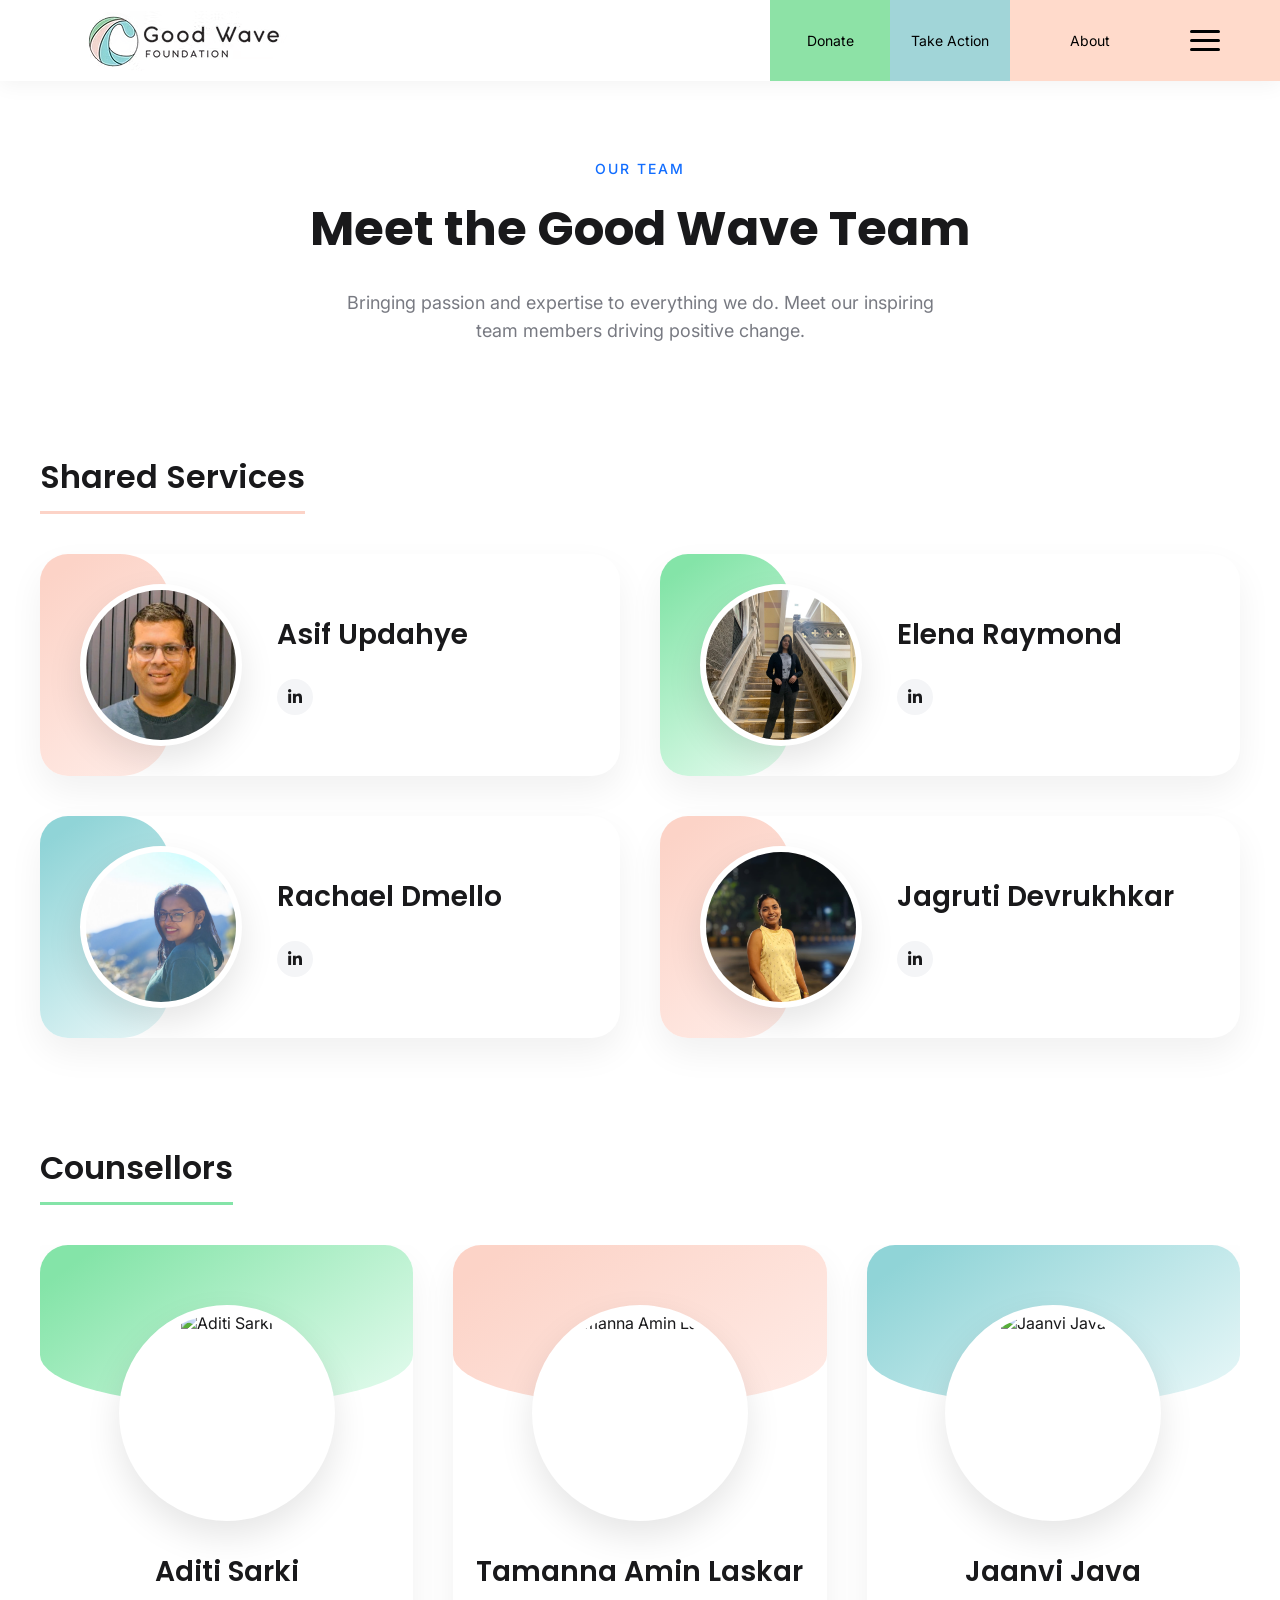
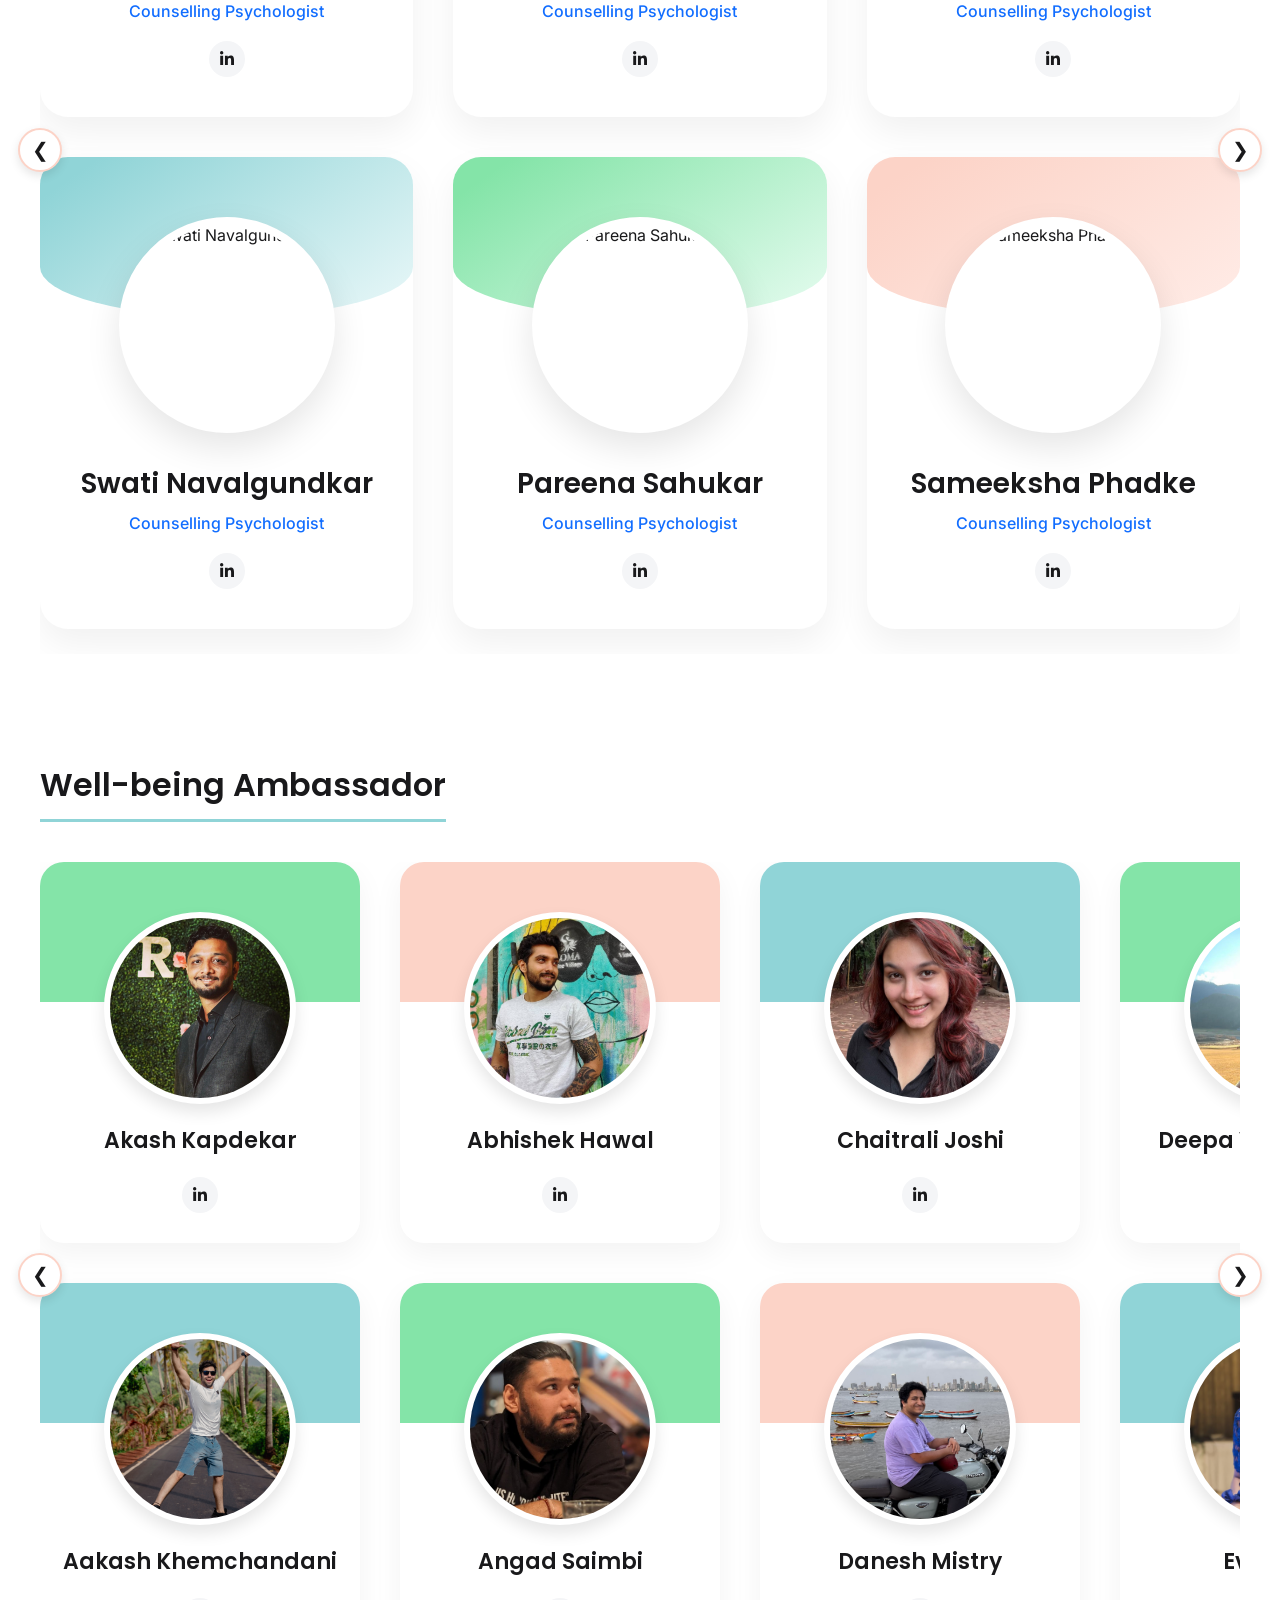
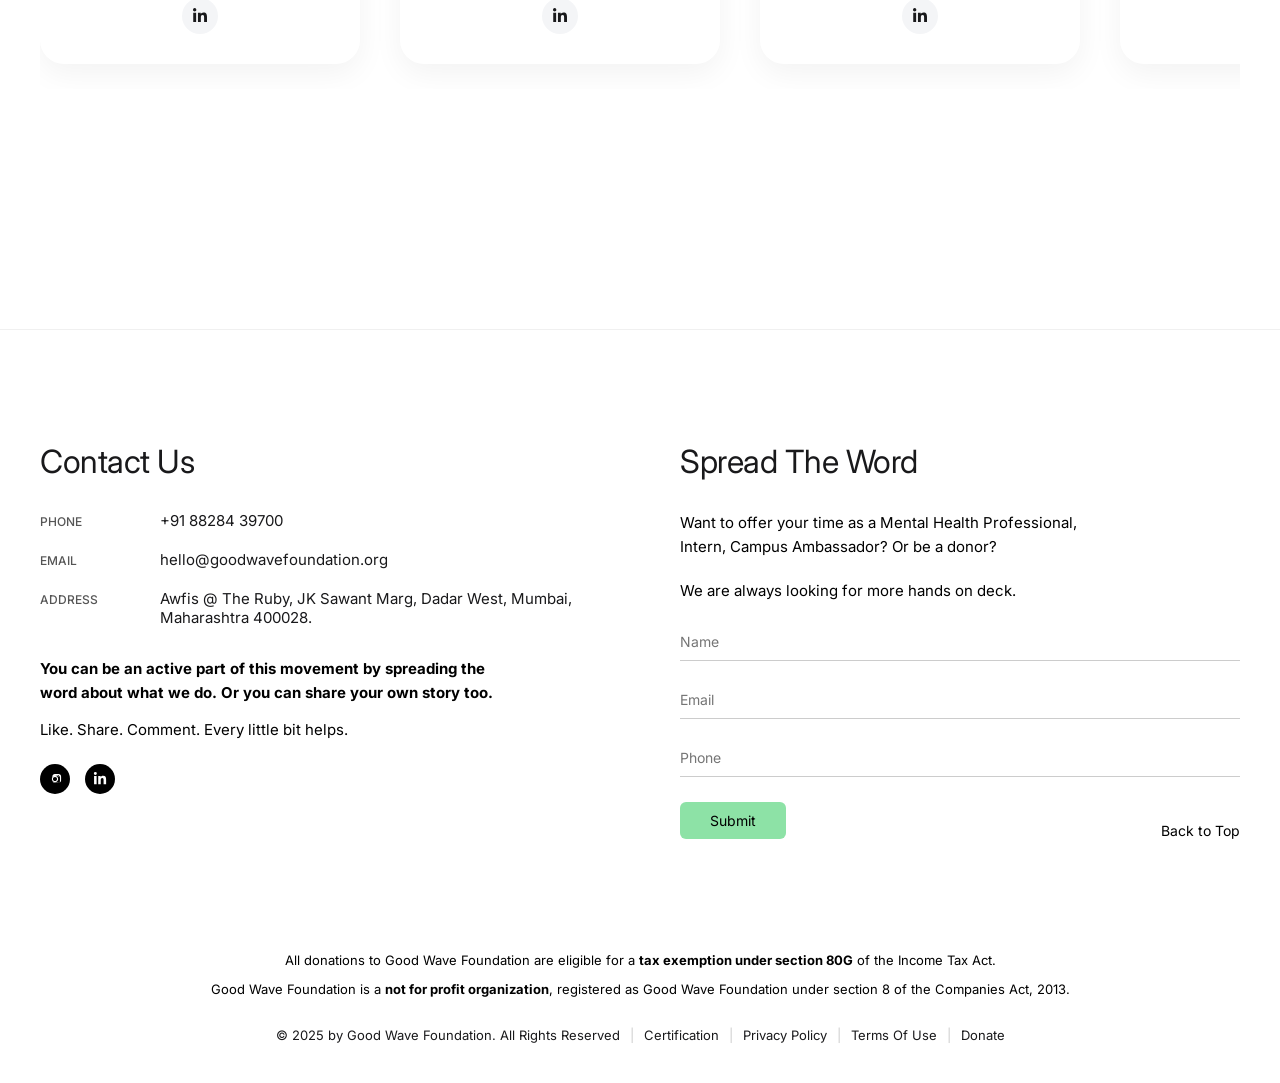
==== commit 54b21f34: "Refactor Shared Services, Ambassadors, and Counsellors into responsive side-scrolling column grids" ====
--- a/index.html
+++ b/index.html
@@ -97,6 +97,83 @@
             gap: 40px;
         }
 
+        .team-grid-scrollable {
+            display: grid;
+            grid-template-columns: none !important;
+            grid-template-rows: repeat(2, 1fr) !important;
+            grid-auto-flow: column;
+            grid-auto-columns: 320px;
+            gap: 40px;
+            overflow-x: auto;
+            padding-bottom: 25px; 
+            scroll-snap-type: x mandatory;
+            scrollbar-width: none;
+            -ms-overflow-style: none;
+        }
+        
+        .team-grid-scrollable .team-card,
+        .team-grid-scrollable .service-card {
+            scroll-snap-align: start;
+        }
+        
+        .team-grid-scrollable::-webkit-scrollbar {
+            display: none;
+        }
+
+        .team-grid-scrollable.three-cols-scroll {
+            grid-auto-columns: calc(33.333% - 26.66px);
+        }
+
+        @media (max-width: 900px) {
+            .team-grid-scrollable.three-cols-scroll {
+                grid-auto-columns: calc(50% - 20px);
+            }
+        }
+        
+        @media (max-width: 600px) {
+            .team-grid-scrollable.three-cols-scroll {
+                grid-auto-columns: 100%;
+            }
+        }
+
+        .scroll-container {
+            position: relative;
+            display: flex;
+            align-items: center;
+        }
+
+        .scroll-btn {
+            background-color: #fff;
+            border: 2px solid var(--peach);
+            border-radius: 50%;
+            width: 44px;
+            height: 44px;
+            font-size: 20px;
+            cursor: pointer;
+            box-shadow: 0 4px 10px rgba(0,0,0,0.1);
+            position: absolute;
+            z-index: 10;
+            display: flex;
+            align-items: center;
+            justify-content: center;
+            color: var(--dark);
+            transition: all 0.3s ease;
+        }
+
+        .scroll-btn:hover {
+            background-color: var(--peach);
+            color: var(--dark);
+            transform: scale(1.05);
+        }
+
+        .scroll-btn.left { left: -22px; }
+        .scroll-btn.right { right: -22px; }
+
+        @media (max-width: 768px) {
+            .scroll-btn.left { left: 10px; }
+            .scroll-btn.right { right: 10px; }
+        }
+
         .team-card {
             background: #fff;
             border-radius: 24px;
@@ -358,6 +435,11 @@
         .services-grid {
             display: grid;
             grid-template-columns: repeat(auto-fill, minmax(380px, 1fr));
+            gap: 40px;
+        }
+
+        .services-grid.two-cols {
+            grid-template-columns: repeat(2, 1fr);
             gap: 40px;
         }
 
@@ -453,6 +535,87 @@
             margin-top: 20px;
         }
 
+        /* 
+         * Shared Services (Two Cols) - Unique Horizontal layout 
+         */
+        .services-grid.two-cols .service-card {
+            flex-direction: row;
+            text-align: left;
+            padding: 30px 40px;
+            align-items: center;
+        }
+
+        .services-grid.two-cols .service-card .card-bg {
+            height: 100%;
+            width: 130px;
+            border-radius: 0 50px 50px 0;
+            top: 0;
+            left: 0;
+        }
+
+        .services-grid.two-cols .service-card:hover .card-bg {
+            width: 170px;
+            height: 100%;
+            border-radius: 0 60px 60px 0;
+        }
+
+        .services-grid.two-cols .service-card .img-container {
+            width: 150px;
+            height: 150px;
+            margin: 0 35px 0 0;
+            border: 6px solid #fff;
+            align-self: center;
+        }
+
+        .services-grid.two-cols .service-card .service-info {
+            padding: 0;
+            display: flex;
+            flex-direction: column;
+            justify-content: center;
+            align-items: flex-start;
+        }
+
+        .services-grid.two-cols .service-card .social-links {
+            justify-content: flex-start;
+            margin-top: 15px;
+        }
+
+        @media (max-width: 900px) {
+            .services-grid.two-cols .service-card {
+                flex-direction: column;
+                text-align: center;
+                padding: 0 0 40px 0;
+            }
+
+            .services-grid.two-cols .service-card .card-bg {
+                height: 160px;
+                width: 100%;
+                border-radius: 0 0 50% 50% / 0 0 50px 50px;
+            }
+
+            .services-grid.two-cols .service-card:hover .card-bg {
+                height: 200px;
+                width: 100%;
+                border-radius: 0 0 50% 50% / 0 0 70px 70px;
+            }
+
+            .services-grid.two-cols .service-card .img-container {
+                margin: 60px auto 30px;
+                width: 200px;
+                height: 200px;
+                border: 8px solid #fff;
+            }
+
+            .services-grid.two-cols .service-card .service-info {
+                align-items: center;
+                padding: 0 30px;
+            }
+
+            .services-grid.two-cols .service-card .social-links {
+                justify-content: center;
+            }
+        }
+
         @keyframes fadeInDown {
             from {
                 opacity: 0;
@@ -499,6 +662,7 @@
             }
         }
 
+
         @media (max-width: 768px) {
             .container {
                 padding: 40px 20px;
@@ -510,6 +674,11 @@
 
             .team-grid {
                 grid-template-columns: repeat(auto-fill, minmax(260px, 1fr));
+            }
+
+            .team-grid-scrollable {
+                grid-auto-columns: 260px;
+                gap: 20px;
             }
 
             .services-grid {
@@ -541,7 +710,7 @@
         .header-logo {
             padding-left: 81px;
         }
-        
+
         .header-logo img {
             height: 60px;
             display: block;
@@ -552,7 +721,7 @@
             height: 100%;
         }
 
-        .header-actions > * {
+        .header-actions>* {
             display: flex;
             align-items: center;
             justify-content: center;
@@ -564,7 +733,7 @@
             transition: opacity 0.3s ease;
         }
 
-        .header-actions > *:hover {
+        .header-actions>*:hover {
             opacity: 0.85;
         }
 
@@ -630,7 +799,7 @@
             margin-bottom: 30px;
             letter-spacing: -0.5px;
         }
-        
+
         .contact-grid {
             display: grid;
             grid-template-columns: 100px 1fr;
@@ -806,20 +975,24 @@
                 grid-template-columns: 1fr;
                 gap: 50px;
             }
+
             .header-logo {
                 padding-left: 20px;
             }
+
             .header-about {
                 padding: 0 20px;
                 gap: 20px;
             }
         }
+
         @media (max-width: 768px) {
             .footer-bottom-links {
                 flex-direction: column;
                 gap: 15px;
                 text-align: center;
             }
+
             .footer-bottom-links span {
                 display: none;
             }
@@ -854,18 +1027,17 @@
         </div>
 
         <div id="team-container">
-            <div class="role-section">
-                <div class="founder-wrapper" data-aos="fade-up">
-                    <div class="founder-card">
-                        <div class="founder-img-container">
+            <div class="role-section shared-services-section">
+                <h2 class="role-title" data-aos="fade-right">Shared Services</h2>
+                <div class="services-grid two-cols">
+                    <!-- Asif Updahye moved here -->
+                    <div class="service-card" data-aos="fade-up" data-aos-delay="0">
+                        <div class="card-bg color-0"></div>
+                        <div class="img-container">
                             <img src="images/Asif_Updahye.png" alt="Asif Updahye" loading="lazy">
                         </div>
-                        <div class="founder-info">
-                            <div class="role-badge">Founder & CEO</div>
+                        <div class="service-info">
                             <h3 class="member-name">Asif Updahye</h3>
-                            <p class="founder-bio">Leading Good Wave Foundation with a vision to create lasting impact
-                                and sustainable positive change in the community. Dedicated to empowering the next
-                                generation.</p>
                             <div class="social-links">
                                 <a href="#" class="social-icon" target="_blank" rel="noopener noreferrer"
                                     aria-label="LinkedIn">
@@ -877,19 +1049,13 @@
                             </div>
                         </div>
                     </div>
-                </div>
-            </div>
-            <div class="role-section">
-                <h2 class="role-title" data-aos="fade-right">Shared Services</h2>
-                <div class="services-grid">
-                    <div class="service-card" data-aos="fade-up" data-aos-delay="0">
+                    <div class="service-card" data-aos="fade-up" data-aos-delay="100">
                         <div class="card-bg color-1"></div>
                         <div class="img-container">
                             <img src="images/Elena_Raymond.jpg" alt="Elena Raymond " loading="lazy">
                         </div>
                         <div class="service-info">
                             <h3 class="member-name">Elena Raymond </h3>
-                            <p class="member-designation">Human Resources & Talent Associate | Never Grow Up</p>
                             <div class="social-links">
                                 <a href="#" class="social-icon" target="_blank" rel="noopener noreferrer"
                                     aria-label="LinkedIn">
@@ -901,14 +1067,13 @@
                             </div>
                         </div>
                     </div>
-                    <div class="service-card" data-aos="fade-up" data-aos-delay="100">
+                    <div class="service-card" data-aos="fade-up" data-aos-delay="200">
                         <div class="card-bg color-2"></div>
                         <div class="img-container">
                             <img src="images/Rachael_Dmello.jpg" alt="Rachael Dmello" loading="lazy">
                         </div>
                         <div class="service-info">
                             <h3 class="member-name">Rachael Dmello</h3>
-                            <p class="member-designation">Senior Human Resources & Talent Associate | Never Grow Up</p>
                             <div class="social-links">
                                 <a href="#" class="social-icon" target="_blank" rel="noopener noreferrer"
                                     aria-label="LinkedIn">
@@ -920,29 +1085,182 @@
                             </div>
                         </div>
                     </div>
-                    <div class="service-card" data-aos="fade-up" data-aos-delay="0">
+                    <div class="service-card" data-aos="fade-up" data-aos-delay="300">
                         <div class="card-bg color-0"></div>
                         <div class="img-container">
                             <img src="images/Jagruti_Devrukhkar.jpg" alt="Jagruti Devrukhkar " loading="lazy">
                         </div>
                         <div class="service-info">
                             <h3 class="member-name">Jagruti Devrukhkar </h3>
-                            <p class="member-designation">Accountant | Yellow Seed </p>
-
+                            <div class="social-links">
+                                <a href="#" class="social-icon" target="_blank" rel="noopener noreferrer"
+                                    aria-label="LinkedIn">
+                                    <svg xmlns="http://www.w3.org/2000/svg" viewBox="0 0 448 512">
+                                        <path
+                                            d="M100.28 448H7.4V148.9h92.88zM53.79 108.1C24.09 108.1 0 83.5 0 53.8a53.79 53.79 0 0 1 107.58 0c0 29.7-24.1 54.3-53.79 54.3zM447.9 448h-92.68V302.4c0-34.7-.7-79.2-48.29-79.2-48.29 0-55.69 37.7-55.69 76.7V448h-92.78V148.9h89.08v40.8h1.3c12.4-23.5 42.69-48.3 87.88-48.3 94 0 111.28 61.9 111.28 142.3V448z" />
+                                    </svg>
+                                </a>
+                            </div>
                         </div>
                     </div>
                 </div>
             </div>
+
+            <!-- Counsellors Section -->
             <div class="role-section">
-                <h2 class="role-title" data-aos="fade-right">Team Members</h2>
-                <div class="team-grid">
+                <h2 class="role-title" data-aos="fade-right">Counsellors</h2>
+                <div class="scroll-container">
+                    <button class="scroll-btn left" onclick="document.getElementById('counsellors-grid').scrollBy({left: -360, behavior: 'smooth'})" aria-label="Previous">❮</button>
+                    <div class="services-grid team-grid-scrollable three-cols-scroll" id="counsellors-grid">
+                    <div class="service-card" data-aos="fade-up" data-aos-delay="0">
+                        <div class="card-bg color-1"></div>
+                        <div class="img-container">
+                            <img src="images/WIX_Aditi_Sarki__1_-removebg-preview.png" alt="Aditi Sarki" loading="lazy">
+                        </div>
+                        <div class="service-info">
+                            <h3 class="member-name">Aditi Sarki</h3>
+                            <p class="member-designation">Counselling Psychologist</p>
+                            <div class="social-links">
+                                <a href="#" class="social-icon" target="_blank" rel="noopener noreferrer"
+                                    aria-label="LinkedIn">
+                                    <svg xmlns="http://www.w3.org/2000/svg" viewBox="0 0 448 512">
+                                        <path
+                                            d="M100.28 448H7.4V148.9h92.88zM53.79 108.1C24.09 108.1 0 83.5 0 53.8a53.79 53.79 0 0 1 107.58 0c0 29.7-24.1 54.3-53.79 54.3zM447.9 448h-92.68V302.4c0-34.7-.7-79.2-48.29-79.2-48.29 0-55.69 37.7-55.69 76.7V448h-92.78V148.9h89.08v40.8h1.3c12.4-23.5 42.69-48.3 87.88-48.3 94 0 111.28 61.9 111.28 142.3V448z" />
+                                    </svg>
+                                </a>
+                            </div>
+                        </div>
+                    </div>
+                    <div class="service-card" data-aos="fade-up" data-aos-delay="100">
+                        <div class="card-bg color-2"></div>
+                        <div class="img-container">
+                            <img src="images/WIX_Swati_-removebg-preview.png" alt="Swati Navalgundkar" loading="lazy">
+                        </div>
+                        <div class="service-info">
+                            <h3 class="member-name">Swati Navalgundkar</h3>
+                            <p class="member-designation">Counselling Psychologist</p>
+                            <div class="social-links">
+                                <a href="#" class="social-icon" target="_blank" rel="noopener noreferrer"
+                                    aria-label="LinkedIn">
+                                    <svg xmlns="http://www.w3.org/2000/svg" viewBox="0 0 448 512">
+                                        <path
+                                            d="M100.28 448H7.4V148.9h92.88zM53.79 108.1C24.09 108.1 0 83.5 0 53.8a53.79 53.79 0 0 1 107.58 0c0 29.7-24.1 54.3-53.79 54.3zM447.9 448h-92.68V302.4c0-34.7-.7-79.2-48.29-79.2-48.29 0-55.69 37.7-55.69 76.7V448h-92.78V148.9h89.08v40.8h1.3c12.4-23.5 42.69-48.3 87.88-48.3 94 0 111.28 61.9 111.28 142.3V448z" />
+                                    </svg>
+                                </a>
+                            </div>
+                        </div>
+                    </div>
+                    <div class="service-card" data-aos="fade-up" data-aos-delay="200">
+                        <div class="card-bg color-0"></div>
+                        <div class="img-container">
+                            <img src="images/WIX_Tamanna__1_-removebg-preview.png" alt="Tamanna Amin Laskar"
+                                loading="lazy">
+                        </div>
+                        <div class="service-info">
+                            <h3 class="member-name">Tamanna Amin Laskar</h3>
+                            <p class="member-designation">Counselling Psychologist</p>
+                            <div class="social-links">
+                                <a href="#" class="social-icon" target="_blank" rel="noopener noreferrer"
+                                    aria-label="LinkedIn">
+                                    <svg xmlns="http://www.w3.org/2000/svg" viewBox="0 0 448 512">
+                                        <path
+                                            d="M100.28 448H7.4V148.9h92.88zM53.79 108.1C24.09 108.1 0 83.5 0 53.8a53.79 53.79 0 0 1 107.58 0c0 29.7-24.1 54.3-53.79 54.3zM447.9 448h-92.68V302.4c0-34.7-.7-79.2-48.29-79.2-48.29 0-55.69 37.7-55.69 76.7V448h-92.78V148.9h89.08v40.8h1.3c12.4-23.5 42.69-48.3 87.88-48.3 94 0 111.28 61.9 111.28 142.3V448z" />
+                                    </svg>
+                                </a>
+                            </div>
+                        </div>
+                    </div>
+                    <div class="service-card" data-aos="fade-up" data-aos-delay="300">
+                        <div class="card-bg color-1"></div>
+                        <div class="img-container">
+                            <img src="images/WIX_Pareena__1_-removebg-preview.png" alt="Pareena Sahukar" loading="lazy">
+                        </div>
+                        <div class="service-info">
+                            <h3 class="member-name">Pareena Sahukar</h3>
+                            <p class="member-designation">Counselling Psychologist</p>
+                            <div class="social-links">
+                                <a href="#" class="social-icon" target="_blank" rel="noopener noreferrer"
+                                    aria-label="LinkedIn">
+                                    <svg xmlns="http://www.w3.org/2000/svg" viewBox="0 0 448 512">
+                                        <path
+                                            d="M100.28 448H7.4V148.9h92.88zM53.79 108.1C24.09 108.1 0 83.5 0 53.8a53.79 53.79 0 0 1 107.58 0c0 29.7-24.1 54.3-53.79 54.3zM447.9 448h-92.68V302.4c0-34.7-.7-79.2-48.29-79.2-48.29 0-55.69 37.7-55.69 76.7V448h-92.78V148.9h89.08v40.8h1.3c12.4-23.5 42.69-48.3 87.88-48.3 94 0 111.28 61.9 111.28 142.3V448z" />
+                                    </svg>
+                                </a>
+                            </div>
+                        </div>
+                    </div>
+                    <div class="service-card" data-aos="fade-up" data-aos-delay="400">
+                        <div class="card-bg color-2"></div>
+                        <div class="img-container">
+                            <img src="images/WIX_Jaanvi-removebg-preview.png" alt="Jaanvi Java" loading="lazy">
+                        </div>
+                        <div class="service-info">
+                            <h3 class="member-name">Jaanvi Java</h3>
+                            <p class="member-designation">Counselling Psychologist</p>
+                            <div class="social-links">
+                                <a href="#" class="social-icon" target="_blank" rel="noopener noreferrer"
+                                    aria-label="LinkedIn">
+                                    <svg xmlns="http://www.w3.org/2000/svg" viewBox="0 0 448 512">
+                                        <path
+                                            d="M100.28 448H7.4V148.9h92.88zM53.79 108.1C24.09 108.1 0 83.5 0 53.8a53.79 53.79 0 0 1 107.58 0c0 29.7-24.1 54.3-53.79 54.3zM447.9 448h-92.68V302.4c0-34.7-.7-79.2-48.29-79.2-48.29 0-55.69 37.7-55.69 76.7V448h-92.78V148.9h89.08v40.8h1.3c12.4-23.5 42.69-48.3 87.88-48.3 94 0 111.28 61.9 111.28 142.3V448z" />
+                                    </svg>
+                                </a>
+                            </div>
+                        </div>
+                    </div>
+                    <div class="service-card" data-aos="fade-up" data-aos-delay="500">
+                        <div class="card-bg color-0"></div>
+                        <div class="img-container">
+                            <img src="images/WIX_Sameeksha__1_-removebg-preview.png" alt="Sameeksha Phadke"
+                                loading="lazy">
+                        </div>
+                        <div class="service-info">
+                            <h3 class="member-name">Sameeksha Phadke</h3>
+                            <p class="member-designation">Counselling Psychologist</p>
+                            <div class="social-links">
+                                <a href="#" class="social-icon" target="_blank" rel="noopener noreferrer"
+                                    aria-label="LinkedIn">
+                                    <svg xmlns="http://www.w3.org/2000/svg" viewBox="0 0 448 512">
+                                        <path
+                                            d="M100.28 448H7.4V148.9h92.88zM53.79 108.1C24.09 108.1 0 83.5 0 53.8a53.79 53.79 0 0 1 107.58 0c0 29.7-24.1 54.3-53.79 54.3zM447.9 448h-92.68V302.4c0-34.7-.7-79.2-48.29-79.2-48.29 0-55.69 37.7-55.69 76.7V448h-92.78V148.9h89.08v40.8h1.3c12.4-23.5 42.69-48.3 87.88-48.3 94 0 111.28 61.9 111.28 142.3V448z" />
+                                    </svg>
+                                </a>
+                            </div>
+                        </div>
+                    </div>
+                    <div class="service-card" data-aos="fade-up" data-aos-delay="600">
+                        <div class="card-bg color-1"></div>
+                        <div class="img-container">
+                            <img src="images/WIX_Sneha_-removebg-preview.png" alt="Sneha Shivarajan" loading="lazy">
+                        </div>
+                        <div class="service-info">
+                            <h3 class="member-name">Sneha Shivarajan</h3>
+                            <div class="social-links">
+                                <a href="#" class="social-icon" target="_blank" rel="noopener noreferrer"
+                                    aria-label="LinkedIn">
+                                    <svg xmlns="http://www.w3.org/2000/svg" viewBox="0 0 448 512">
+                                        <path
+                                            d="M100.28 448H7.4V148.9h92.88zM53.79 108.1C24.09 108.1 0 83.5 0 53.8a53.79 53.79 0 0 1 107.58 0c0 29.7-24.1 54.3-53.79 54.3zM447.9 448h-92.68V302.4c0-34.7-.7-79.2-48.29-79.2-48.29 0-55.69 37.7-55.69 76.7V448h-92.78V148.9h89.08v40.8h1.3c12.4-23.5 42.69-48.3 87.88-48.3 94 0 111.28 61.9 111.28 142.3V448z" />
+                                    </svg>
+                                </a>
+                            </div>
+                        </div>
+                    </div>
+                </div>
+                <button class="scroll-btn right" onclick="document.getElementById('counsellors-grid').scrollBy({left: 360, behavior: 'smooth'})" aria-label="Next">❯</button>
+            </div>
+        </div>
+            <div class="role-section">
+                <h2 class="role-title" data-aos="fade-right">Well-being Ambassador</h2>
+                <div class="scroll-container">
+                    <button class="scroll-btn left" onclick="document.getElementById('ambassador-grid').scrollBy({left: -360, behavior: 'smooth'})" aria-label="Previous">❮</button>
+                    <div class="team-grid team-grid-scrollable" id="ambassador-grid">
                     <div class="team-card" data-aos="fade-up" data-aos-delay="0">
                         <div class="card-bg color-1"></div>
                         <div class="img-container">
                             <img src="images/Akash_Kapdekar.jpg" alt="Akash Kapdekar" loading="lazy">
                         </div>
                         <h3 class="member-name">Akash Kapdekar</h3>
-                        <p class="member-designation">Sr Manager | ORM | SPRD</p>
                         <div class="social-links">
                             <a href="https://www.linkedin.com/in/akashkapdekar/?lipi=urn%3Ali%3Apage%3Ad_flagship3_search_srp_all%3BpN9H4od3Rb%2BJ3JoEnZAWhw%3D%3D"
                                 class="social-icon" target="_blank" rel="noopener noreferrer" aria-label="LinkedIn">
@@ -959,8 +1277,15 @@
                             <img src="images/Aakash_Khemchandani.jpg" alt="Aakash Khemchandani" loading="lazy">
                         </div>
                         <h3 class="member-name">Aakash Khemchandani</h3>
-                        <p class="member-designation">Content Writer | Never Grow Up </p>
-
+                        <div class="social-links">
+                            <a href="#" class="social-icon" target="_blank" rel="noopener noreferrer"
+                                aria-label="LinkedIn">
+                                <svg xmlns="http://www.w3.org/2000/svg" viewBox="0 0 448 512">
+                                    <path
+                                        d="M100.28 448H7.4V148.9h92.88zM53.79 108.1C24.09 108.1 0 83.5 0 53.8a53.79 53.79 0 0 1 107.58 0c0 29.7-24.1 54.3-53.79 54.3zM447.9 448h-92.68V302.4c0-34.7-.7-79.2-48.29-79.2-48.29 0-55.69 37.7-55.69 76.7V448h-92.78V148.9h89.08v40.8h1.3c12.4-23.5 42.69-48.3 87.88-48.3 94 0 111.28 61.9 111.28 142.3V448z" />
+                                </svg>
+                            </a>
+                        </div>
                     </div>
                     <div class="team-card" data-aos="fade-up" data-aos-delay="200">
                         <div class="card-bg color-0"></div>
@@ -968,8 +1293,15 @@
                             <img src="images/Abhishek_Hawal.jpg" alt="Abhishek Hawal" loading="lazy">
                         </div>
                         <h3 class="member-name">Abhishek Hawal</h3>
-                        <p class="member-designation">Associate Director | Business Growth | Never Grow Up </p>
-
+                        <div class="social-links">
+                            <a href="#" class="social-icon" target="_blank" rel="noopener noreferrer"
+                                aria-label="LinkedIn">
+                                <svg xmlns="http://www.w3.org/2000/svg" viewBox="0 0 448 512">
+                                    <path
+                                        d="M100.28 448H7.4V148.9h92.88zM53.79 108.1C24.09 108.1 0 83.5 0 53.8a53.79 53.79 0 0 1 107.58 0c0 29.7-24.1 54.3-53.79 54.3zM447.9 448h-92.68V302.4c0-34.7-.7-79.2-48.29-79.2-48.29 0-55.69 37.7-55.69 76.7V448h-92.78V148.9h89.08v40.8h1.3c12.4-23.5 42.69-48.3 87.88-48.3 94 0 111.28 61.9 111.28 142.3V448z" />
+                                </svg>
+                            </a>
+                        </div>
                     </div>
                     <div class="team-card" data-aos="fade-up" data-aos-delay="300">
                         <div class="card-bg color-1"></div>
@@ -977,7 +1309,6 @@
                             <img src="images/Angad_Saimbi.png" alt="Angad Saimbi" loading="lazy">
                         </div>
                         <h3 class="member-name">Angad Saimbi</h3>
-                        <p class="member-designation">Associate Director | Business Growth | Yellow Seed </p>
                         <div class="social-links">
                             <a href="#" class="social-icon" target="_blank" rel="noopener noreferrer"
                                 aria-label="LinkedIn">
@@ -994,7 +1325,6 @@
                             <img src="images/Chaitrali_Joshi.jpg" alt="Chaitrali Joshi" loading="lazy">
                         </div>
                         <h3 class="member-name">Chaitrali Joshi</h3>
-                        <p class="member-designation">Content Writer | Never Grow Up </p>
                         <div class="social-links">
                             <a href="https://www.linkedin.com/in/chaitrali-joshi-59a27b230/?lipi=urn%3Ali%3Apage%3Ad_flagship3_profile_view_base_contact_details%3BVV0PxzpBRsuRdvY7C9NpFw%3D%3D"
                                 class="social-icon" target="_blank" rel="noopener noreferrer" aria-label="LinkedIn">
@@ -1011,7 +1341,6 @@
                             <img src="images/Danesh_Mistry.jpg" alt="Danesh Mistry" loading="lazy">
                         </div>
                         <h3 class="member-name">Danesh Mistry</h3>
-                        <p class="member-designation">Growth Associate | Never Grow Up</p>
                         <div class="social-links">
                             <a href="https://www.linkedin.com/in/daneshmistry/?lipi=urn%3Ali%3Apage%3Ad_flagship3_profile_view_base_contact_details%3BxQ%2F1A1LlSL6U%2Fu5eDPrXHg%3D%3D"
                                 class="social-icon" target="_blank" rel="noopener noreferrer" aria-label="LinkedIn">
@@ -1028,7 +1357,6 @@
                             <img src="images/Deepa_Venkatraman.jpg" alt="Deepa Venkatraman" loading="lazy">
                         </div>
                         <h3 class="member-name">Deepa Venkatraman</h3>
-                        <p class="member-designation">Senior Creative Strategist | Never Grow Up</p>
                         <div class="social-links">
                             <a href="https://www.linkedin.com/in/deepavenkatraman13/?lipi=urn%3Ali%3Apage%3Ad_flagship3_profile_view_base_contact_details%3BEFK2ppInQimPyn5Rn6Mqsg%3D%3D"
                                 class="social-icon" target="_blank" rel="noopener noreferrer" aria-label="LinkedIn">
@@ -1045,7 +1373,6 @@
                             <img src="images/Eva_Ninan.jpg" alt="Eva Ninan" loading="lazy">
                         </div>
                         <h3 class="member-name">Eva Ninan</h3>
-                        <p class="member-designation">Client Success Associate </p>
                         <div class="social-links">
                             <a href="#" class="social-icon" target="_blank" rel="noopener noreferrer"
                                 aria-label="LinkedIn">
@@ -1062,7 +1389,6 @@
                             <div class="img-placeholder">G</div>
                         </div>
                         <h3 class="member-name">Gracia Carvalho</h3>
-                        <p class="member-designation">Client Success Associate </p>
                         <div class="social-links">
                             <a href="https://www.linkedin.com/in/graciacarvalho07/?lipi=urn%3Ali%3Apage%3Ad_flagship3_profile_view_base_contact_details%3BM22xmk%2BPSguxxXQzLuw9TQ%3D%3D"
                                 class="social-icon" target="_blank" rel="noopener noreferrer" aria-label="LinkedIn">
@@ -1079,7 +1405,6 @@
                             <img src="images/Immanuel_Kumar.jpg" alt="Immanuel Kumar" loading="lazy">
                         </div>
                         <h3 class="member-name">Immanuel Kumar</h3>
-                        <p class="member-designation">Graphic Designer | Yellow Seed </p>
                         <div class="social-links">
                             <a href="https://www.linkedin.com/in/immanuel-kumar-333-dev/?lipi=urn%3Ali%3Apage%3Ad_flagship3_profile_view_base_contact_details%3BbAsL1V6yS5mNrC%2Fz9ygdxg%3D%3D"
                                 class="social-icon" target="_blank" rel="noopener noreferrer" aria-label="LinkedIn">
@@ -1096,7 +1421,6 @@
                             <img src="images/Jahnavi_Singh.jpg" alt="Jahnavi Singh" loading="lazy">
                         </div>
                         <h3 class="member-name">Jahnavi Singh</h3>
-                        <p class="member-designation">Client Success Associate | NGU</p>
                         <div class="social-links">
                             <a href="#" class="social-icon" target="_blank" rel="noopener noreferrer"
                                 aria-label="LinkedIn">
@@ -1113,7 +1437,6 @@
                             <img src="images/Jenica_Mehta.jpg" alt="Jenica Mehta" loading="lazy">
                         </div>
                         <h3 class="member-name">Jenica Mehta</h3>
-                        <p class="member-designation">Sr. Public Relations & Communications Associate | SPRD </p>
                         <div class="social-links">
                             <a href="#" class="social-icon" target="_blank" rel="noopener noreferrer"
                                 aria-label="LinkedIn">
@@ -1130,7 +1453,6 @@
                             <img src="images/Kinjal_Bhanushali.jpg" alt="Kinjal Bhanushali" loading="lazy">
                         </div>
                         <h3 class="member-name">Kinjal Bhanushali</h3>
-                        <p class="member-designation">Public Relations Associate | SPRD </p>
                         <div class="social-links">
                             <a href="#" class="social-icon" target="_blank" rel="noopener noreferrer"
                                 aria-label="LinkedIn">
@@ -1147,7 +1469,6 @@
                             <img src="images/Laksh_Bansal.jpg" alt="Laksh Bansal" loading="lazy">
                         </div>
                         <h3 class="member-name">Laksh Bansal</h3>
-                        <p class="member-designation">Social Media Strategist | Never Grow Up</p>
                         <div class="social-links">
                             <a href="#" class="social-icon" target="_blank" rel="noopener noreferrer"
                                 aria-label="LinkedIn">
@@ -1164,7 +1485,6 @@
                             <img src="images/Malavika_Binu.jpg" alt="Malavika Binu" loading="lazy">
                         </div>
                         <h3 class="member-name">Malavika Binu</h3>
-                        <p class="member-designation">Sr. Content Writer | Never Grow Up</p>
                         <div class="social-links">
                             <a href="#" class="social-icon" target="_blank" rel="noopener noreferrer"
                                 aria-label="LinkedIn">
@@ -1181,7 +1501,6 @@
                             <img src="images/Naina_Talreja.jpg" alt="Naina Talreja" loading="lazy">
                         </div>
                         <h3 class="member-name">Naina Talreja</h3>
-                        <p class="member-designation">Graphic Designer </p>
                         <div class="social-links">
                             <a href="#" class="social-icon" target="_blank" rel="noopener noreferrer"
                                 aria-label="LinkedIn">
@@ -1198,7 +1517,6 @@
                             <img src="images/Nidhi_Pawar.jpg" alt="Nidhi Pawar" loading="lazy">
                         </div>
                         <h3 class="member-name">Nidhi Pawar</h3>
-                        <p class="member-designation">Sr. Public Relations & Communications Associate</p>
                         <div class="social-links">
                             <a href="#" class="social-icon" target="_blank" rel="noopener noreferrer"
                                 aria-label="LinkedIn">
@@ -1215,7 +1533,6 @@
                             <img src="images/Pavitra_Mudaliar.jpg" alt="Pavitra Mudaliar" loading="lazy">
                         </div>
                         <h3 class="member-name">Pavitra Mudaliar</h3>
-                        <p class="member-designation">Communication & Social Media Associate </p>
                         <div class="social-links">
                             <a href="https://www.linkedin.com/in/pavitra-mudaliar-744592363/?lipi=urn%3Ali%3Apage%3Ad_flagship3_search_srp_all%3BQJ7yRiqwRGS3nICfv5qjwg%3D%3D"
                                 class="social-icon" target="_blank" rel="noopener noreferrer" aria-label="LinkedIn">
@@ -1232,8 +1549,16 @@
                             <img src="images/Pranita_Panchal.jpg" alt="Pranita Panchal" loading="lazy">
                         </div>
                         <h3 class="member-name">Pranita Panchal</h3>
-                        <p class="member-designation">ORM Associate | SPRD </p>
-
+
+                        <div class="social-links">
+                            <a href="#" class="social-icon" target="_blank" rel="noopener noreferrer"
+                                aria-label="LinkedIn">
+                                <svg xmlns="http://www.w3.org/2000/svg" viewBox="0 0 448 512">
+                                    <path
+                                        d="M100.28 448H7.4V148.9h92.88zM53.79 108.1C24.09 108.1 0 83.5 0 53.8a53.79 53.79 0 0 1 107.58 0c0 29.7-24.1 54.3-53.79 54.3zM447.9 448h-92.68V302.4c0-34.7-.7-79.2-48.29-79.2-48.29 0-55.69 37.7-55.69 76.7V448h-92.78V148.9h89.08v40.8h1.3c12.4-23.5 42.69-48.3 87.88-48.3 94 0 111.28 61.9 111.28 142.3V448z" />
+                                </svg>
+                            </a>
+                        </div>
                     </div>
                     <div class="team-card" data-aos="fade-up" data-aos-delay="300">
                         <div class="card-bg color-2"></div>
@@ -1241,7 +1566,6 @@
                             <img src="images/Rianna_Tarapore.jpg" alt="Rianna Tarapore" loading="lazy">
                         </div>
                         <h3 class="member-name">Rianna Tarapore</h3>
-                        <p class="member-designation">Content Writer </p>
                         <div class="social-links">
                             <a href="#" class="social-icon" target="_blank" rel="noopener noreferrer"
                                 aria-label="LinkedIn">
@@ -1258,7 +1582,6 @@
                             <img src="images/Salonee_Rajadhyaksha.jpg" alt="Salonee Rajadhyaksha" loading="lazy">
                         </div>
                         <h3 class="member-name">Salonee Rajadhyaksha</h3>
-                        <p class="member-designation">Client Success Associate</p>
                         <div class="social-links">
                             <a href="#" class="social-icon" target="_blank" rel="noopener noreferrer"
                                 aria-label="LinkedIn">
@@ -1275,7 +1598,6 @@
                             <img src="images/Shinjita_Ghosh.jpg" alt="Shinjita Ghosh" loading="lazy">
                         </div>
                         <h3 class="member-name">Shinjita Ghosh</h3>
-                        <p class="member-designation">Content Writer </p>
                         <div class="social-links">
                             <a href="#" class="social-icon" target="_blank" rel="noopener noreferrer"
                                 aria-label="LinkedIn">
@@ -1292,7 +1614,6 @@
                             <img src="images/Srishti_Das.jpg" alt="Srishti Das" loading="lazy">
                         </div>
                         <h3 class="member-name">Srishti Das</h3>
-                        <p class="member-designation">Client Success Associate</p>
                         <div class="social-links">
                             <a href="#" class="social-icon" target="_blank" rel="noopener noreferrer"
                                 aria-label="LinkedIn">
@@ -1309,7 +1630,6 @@
                             <img src="images/Twisha_Thakore.jpg" alt="Twisha Thakore" loading="lazy">
                         </div>
                         <h3 class="member-name">Twisha Thakore</h3>
-                        <p class="member-designation">People & Culture Consultant </p>
                         <div class="social-links">
                             <a href="#" class="social-icon" target="_blank" rel="noopener noreferrer"
                                 aria-label="LinkedIn">
@@ -1326,7 +1646,6 @@
                             <img src="images/Vidisha_Verma.jpg" alt="Vidisha Verma" loading="lazy">
                         </div>
                         <h3 class="member-name">Vidisha Verma</h3>
-                        <p class="member-designation">Content Writer </p>
                         <div class="social-links">
                             <a href="#" class="social-icon" target="_blank" rel="noopener noreferrer"
                                 aria-label="LinkedIn">
@@ -1343,7 +1662,6 @@
                             <img src="images/Vinayak_Gunjal.png" alt="Vinayak Gunjal" loading="lazy">
                         </div>
                         <h3 class="member-name">Vinayak Gunjal</h3>
-                        <p class="member-designation">Quantitative Researcher </p>
                         <div class="social-links">
                             <a href="#" class="social-icon" target="_blank" rel="noopener noreferrer"
                                 aria-label="LinkedIn">
@@ -1355,8 +1673,10 @@
                         </div>
                     </div>
                 </div>
+                <button class="scroll-btn right" onclick="document.getElementById('ambassador-grid').scrollBy({left: 360, behavior: 'smooth'})" aria-label="Next">❯</button>
             </div>
         </div>
+    </div>
     </div>
 
     <footer class="main-footer">
@@ -1365,27 +1685,35 @@
                 <!-- Col 1: Contact Us -->
                 <div class="footer-col">
                     <h3 class="footer-title">Contact Us</h3>
-                    
+
                     <div class="contact-grid">
                         <div class="contact-label">PHONE</div>
                         <div class="contact-value">+91 88284 39700</div>
-                        
+
                         <div class="contact-label">EMAIL</div>
                         <div class="contact-value">hello@goodwavefoundation.org</div>
-                        
+
                         <div class="contact-label">ADDRESS</div>
-                        <div class="contact-value">Awfis @ The Ruby, JK Sawant Marg, Dadar West, Mumbai,<br>Maharashtra 400028.</div>
-                    </div>
-
-                    <p class="bold-contact-text">You can be an active part of this movement by spreading the<br>word about what we do. Or you can share your own story too.</p>
+                        <div class="contact-value">Awfis @ The Ruby, JK Sawant Marg, Dadar West, Mumbai,<br>Maharashtra
+                            400028.</div>
+                    </div>
+
+                    <p class="bold-contact-text">You can be an active part of this movement by spreading the<br>word
+                        about what we do. Or you can share your own story too.</p>
                     <p class="normal-contact-text">Like. Share. Comment. Every little bit helps.</p>
 
                     <div class="footer-socials">
                         <a href="#" class="footer-social-btn" aria-label="Instagram">
-                            <svg viewBox="0 0 448 512"><path d="M224.1 141c-63.6 0-114.9 51.3-114.9 114.9s51.3 114.9 114.9 114.9S339 319.5 339 255.9 287.7 141 224.1 141zm0 189.6c-41.1 0-74.7-33.5-74.7-74.7s33.5-74.7 74.7-74.7 74.7 33.5 74.7 74.7-33.6 74.7-74.7 74.7zm146.4-194.3c0 14.9-12 26.8-26.8 26.8-14.9 0-26.8-12-26.8-26.8s12-26.8 26.8-26.8 26.8 12 26.8 26.8zm76.1 27.2c-1.5-25.9-7.1-48.9-24.5-66.4-17.4-17.4-40.4-23-66.4-24.5-27.4-1.6-109.4-1.6-136.8 0-25.9 1.5-48.9 7.1-66.4 24.5-17.4 17.4-23 40.4-24.5 66.4-1.6 27.4-1.6 109.4 0 136.8 1.5 25.9 7.1 48.9 24.5 66.4 17.4 17.4 40.4 23 66.4 24.5 27.4 1.6 109.4 1.6 136.8 0 25.9-1.5 48.9-7.1 66.4-24.5 17.4-17.4 23-40.4 24.5-66.4 1.6-27.4 1.6-109.4 0-136.8zM388.5 388.5c-11.1 11.1-26.1 14.9-52 16.5-25.2 1.5-101.4 1.5-126.6 0-25.9-1.5-40.9-5.4-52-16.5-11.1-11.1-14.9-26.1-16.5-52-1.5-25.2-1.5-101.4 0-126.6 1.5-25.9 5.4-40.9 16.5-52 11.1-11.1 26.1-14.9 52-16.5 25.2-1.5 101.4-1.5 126.6 0 25.9 1.5 40.9 5.4 52 16.5 11.1 11.1 14.9 26.1 16.5 52 1.5 25.2 1.5 101.4 0 126.6-1.5 26-5.4 41-16.5 52z"/></svg>
+                            <svg viewBox="0 0 448 512">
+                                <path
+                                    d="M224.1 141c-63.6 0-114.9 51.3-114.9 114.9s51.3 114.9 114.9 114.9S339 319.5 339 255.9 287.7 141 224.1 141zm0 189.6c-41.1 0-74.7-33.5-74.7-74.7s33.5-74.7 74.7-74.7 74.7 33.5 74.7 74.7-33.6 74.7-74.7 74.7zm146.4-194.3c0 14.9-12 26.8-26.8 26.8-14.9 0-26.8-12-26.8-26.8s12-26.8 26.8-26.8 26.8 12 26.8 26.8zm76.1 27.2c-1.5-25.9-7.1-48.9-24.5-66.4-17.4-17.4-40.4-23-66.4-24.5-27.4-1.6-109.4-1.6-136.8 0-25.9 1.5-48.9 7.1-66.4 24.5-17.4 17.4-23 40.4-24.5 66.4-1.6 27.4-1.6 109.4 0 136.8 1.5 25.9 7.1 48.9 24.5 66.4 17.4 17.4 40.4 23 66.4 24.5 27.4 1.6 109.4 1.6 136.8 0 25.9-1.5 48.9-7.1 66.4-24.5 17.4-17.4 23-40.4 24.5-66.4 1.6-27.4 1.6-109.4 0-136.8zM388.5 388.5c-11.1 11.1-26.1 14.9-52 16.5-25.2 1.5-101.4 1.5-126.6 0-25.9-1.5-40.9-5.4-52-16.5-11.1-11.1-14.9-26.1-16.5-52-1.5-25.2-1.5-101.4 0-126.6 1.5-25.9 5.4-40.9 16.5-52 11.1-11.1 26.1-14.9 52-16.5 25.2-1.5 101.4-1.5 126.6 0 25.9 1.5 40.9 5.4 52 16.5 11.1 11.1 14.9 26.1 16.5 52 1.5 25.2 1.5 101.4 0 126.6-1.5 26-5.4 41-16.5 52z" />
+                            </svg>
                         </a>
                         <a href="#" class="footer-social-btn" aria-label="LinkedIn">
-                            <svg viewBox="0 0 448 512"><path d="M100.28 448H7.4V148.9h92.88zM53.79 108.1C24.09 108.1 0 83.5 0 53.8a53.79 53.79 0 0 1 107.58 0c0 29.7-24.1 54.3-53.79 54.3zM447.9 448h-92.68V302.4c0-34.7-.7-79.2-48.29-79.2-48.29 0-55.69 37.7-55.69 76.7V448h-92.78V148.9h89.08v40.8h1.3c12.4-23.5 42.69-48.3 87.88-48.3 94 0 111.28 61.9 111.28 142.3V448z"/></svg>
+                            <svg viewBox="0 0 448 512">
+                                <path
+                                    d="M100.28 448H7.4V148.9h92.88zM53.79 108.1C24.09 108.1 0 83.5 0 53.8a53.79 53.79 0 0 1 107.58 0c0 29.7-24.1 54.3-53.79 54.3zM447.9 448h-92.68V302.4c0-34.7-.7-79.2-48.29-79.2-48.29 0-55.69 37.7-55.69 76.7V448h-92.78V148.9h89.08v40.8h1.3c12.4-23.5 42.69-48.3 87.88-48.3 94 0 111.28 61.9 111.28 142.3V448z" />
+                            </svg>
                         </a>
                     </div>
                 </div>
@@ -1393,14 +1721,15 @@
                 <!-- Col 2: Spread The Word -->
                 <div class="footer-col">
                     <h3 class="footer-title">Spread The Word</h3>
-                    <p class="spread-word-text">Want to offer your time as a Mental Health Professional,<br>Intern, Campus Ambassador? Or be a donor?</p>
+                    <p class="spread-word-text">Want to offer your time as a Mental Health Professional,<br>Intern,
+                        Campus Ambassador? Or be a donor?</p>
                     <p class="spread-word-text">We are always looking for more hands on deck.</p>
-                    
+
                     <form class="footer-form">
                         <input type="text" class="form-input" placeholder="Name" required>
                         <input type="email" class="form-input" placeholder="Email" required>
                         <input type="tel" class="form-input" placeholder="Phone">
-                        
+
                         <div class="form-action-row">
                             <button type="submit" class="submit-btn" aria-label="Submit Form">Submit</button>
                             <a href="#" class="back-to-top">Back to Top</a>
@@ -1410,9 +1739,11 @@
             </div>
 
             <div class="footer-bottom">
-                <p class="footer-text">All donations to Good Wave Foundation are eligible for a <strong>tax exemption under section 80G</strong> of the Income Tax Act.</p>
-                <p class="footer-text">Good Wave Foundation is a <strong>not for profit organization</strong>, registered as Good Wave Foundation under section 8 of the Companies Act, 2013.</p>
-                
+                <p class="footer-text">All donations to Good Wave Foundation are eligible for a <strong>tax exemption
+                        under section 80G</strong> of the Income Tax Act.</p>
+                <p class="footer-text">Good Wave Foundation is a <strong>not for profit organization</strong>,
+                    registered as Good Wave Foundation under section 8 of the Companies Act, 2013.</p>
+
                 <div class="footer-bottom-links">
                     <span>© 2025 by Good Wave Foundation. All Rights Reserved</span>
                     <span style="color: rgba(0,0,0,0.2)">|</span>
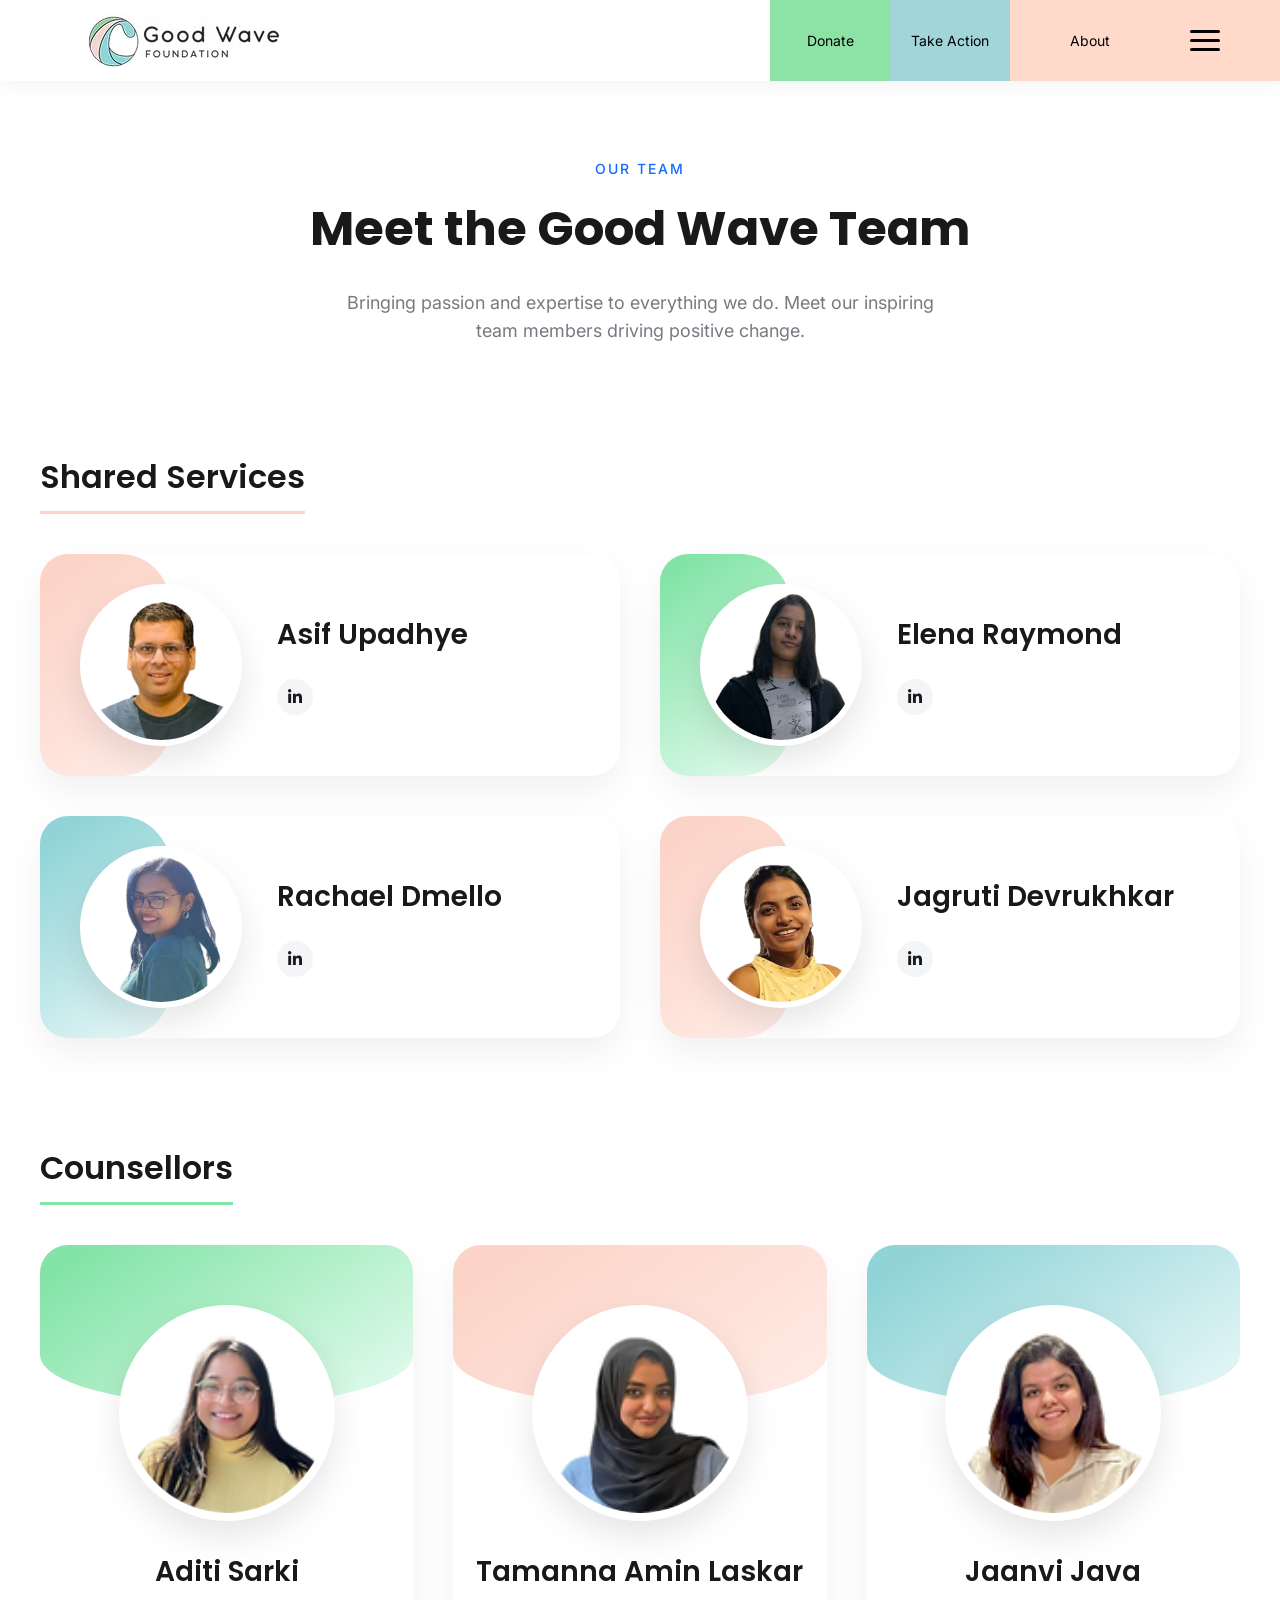
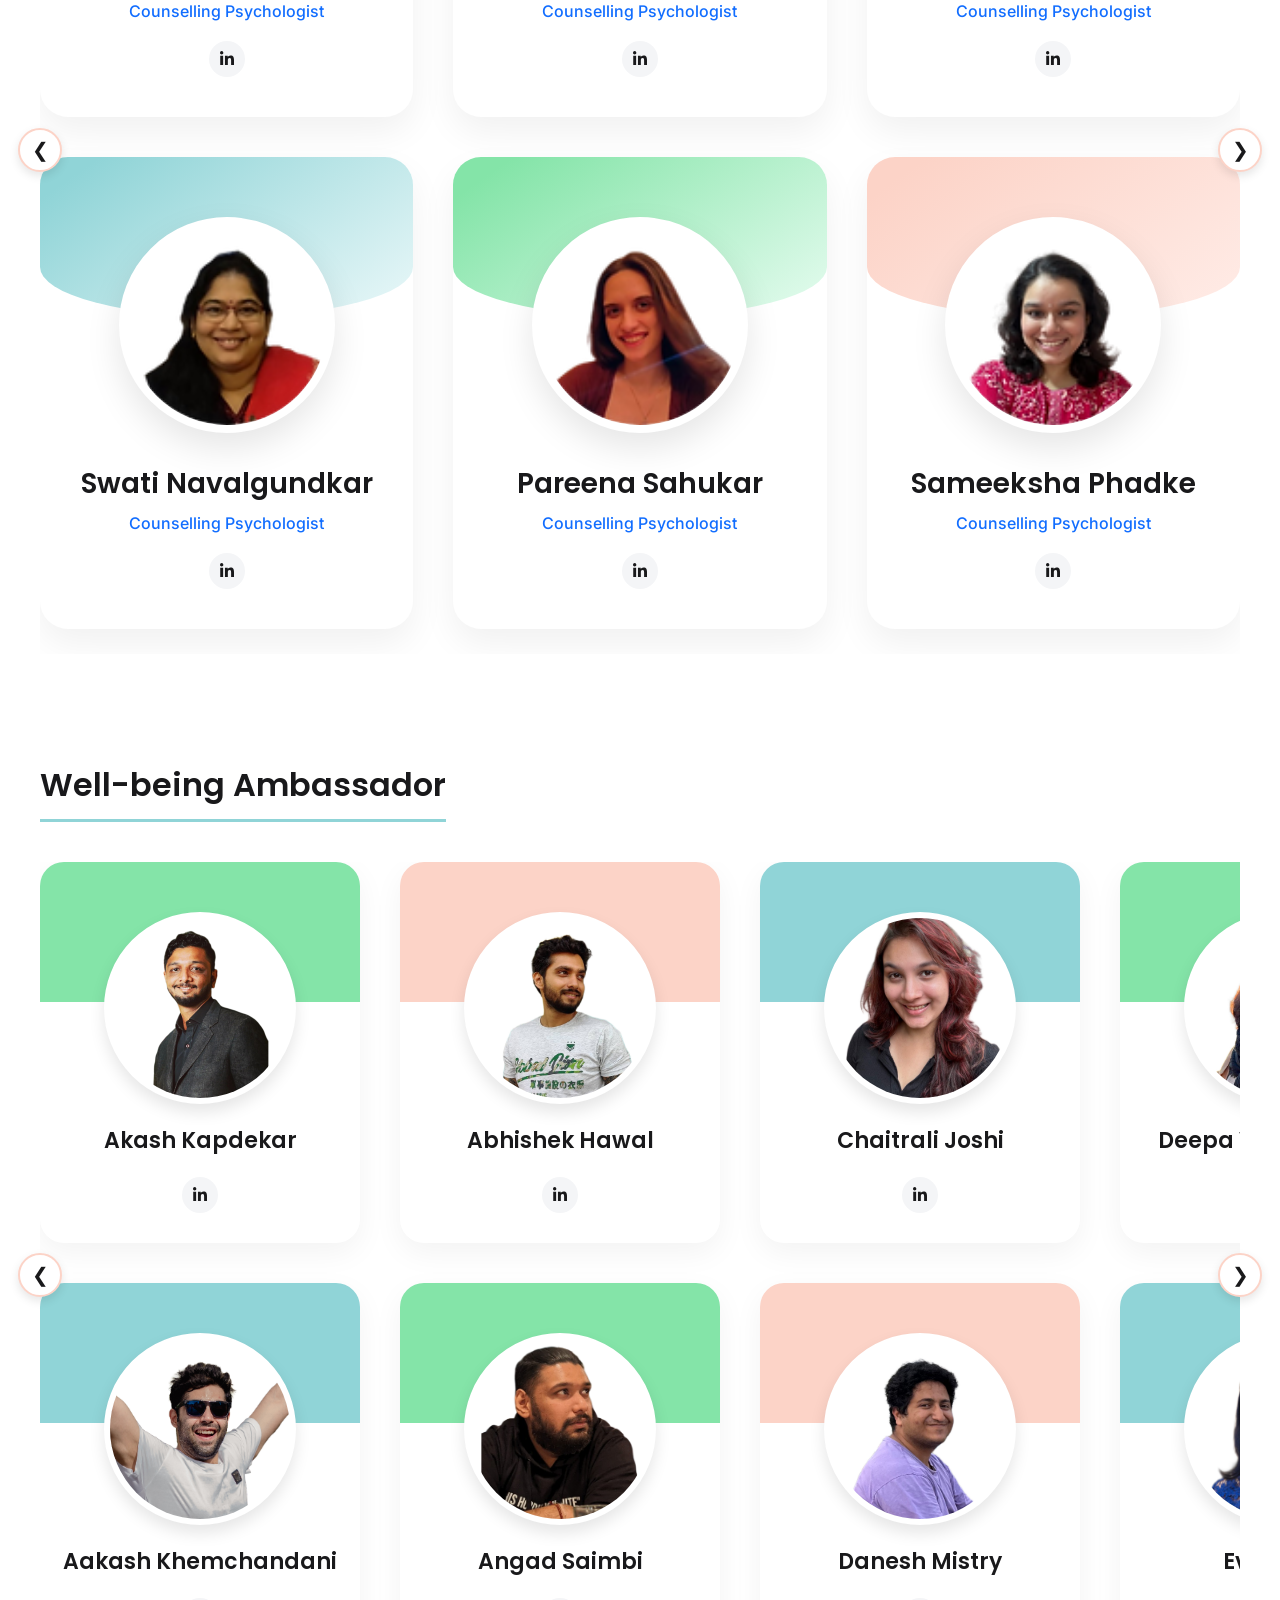
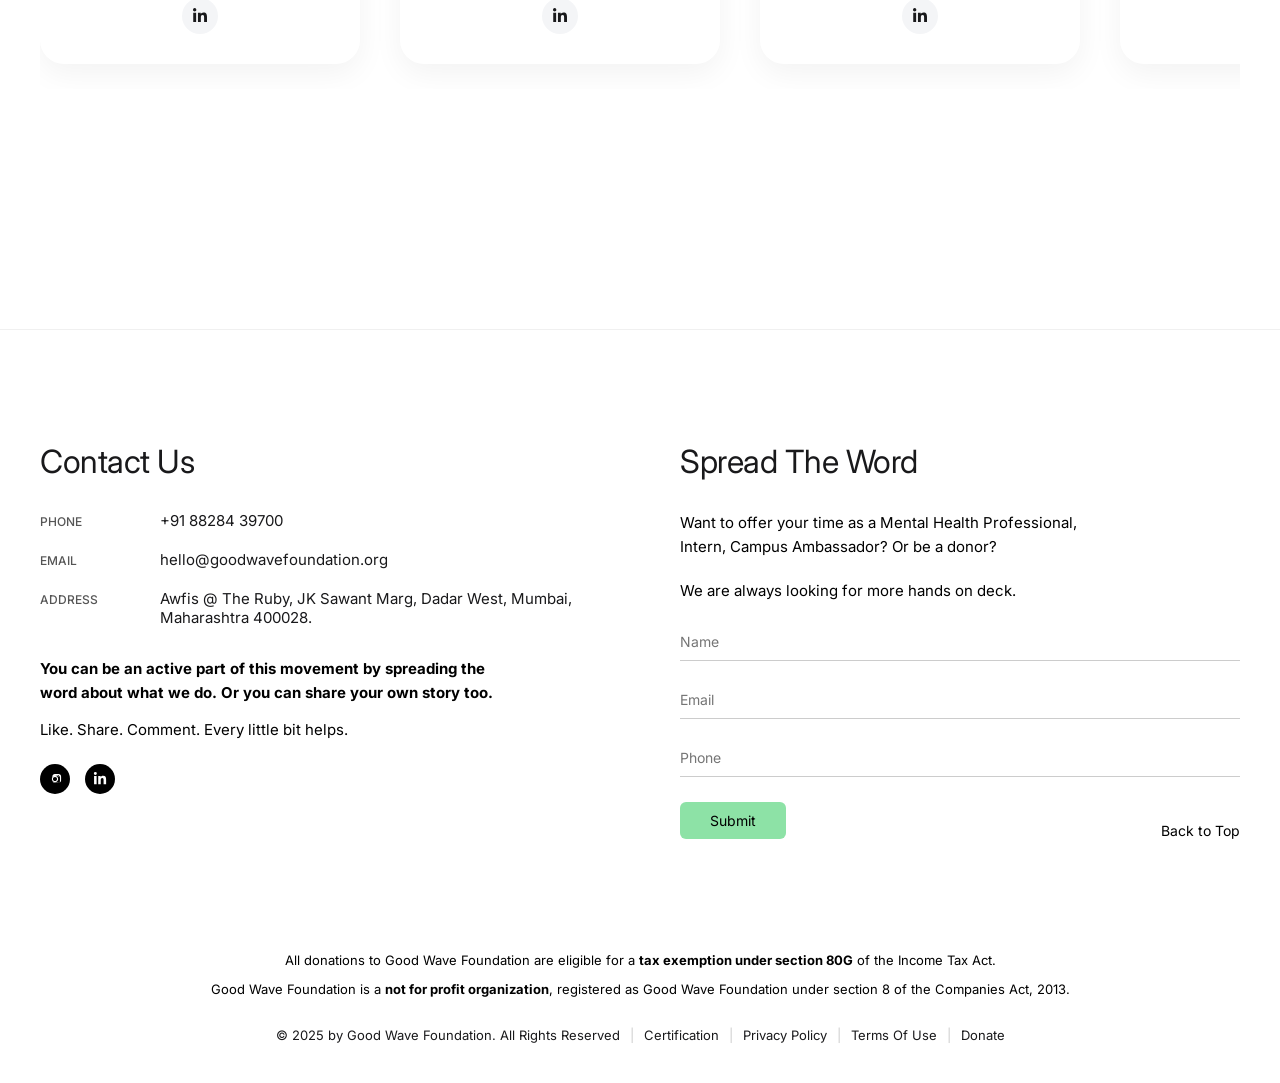
==== commit efcaae35: "Update index.html" ====
--- a/index.html
+++ b/index.html
@@ -1037,7 +1037,7 @@
                             <img src="images/Asif_Updahye.png" alt="Asif Updahye" loading="lazy">
                         </div>
                         <div class="service-info">
-                            <h3 class="member-name">Asif Updahye</h3>
+                            <h3 class="member-name">Asif Upadhye</h3>
                             <div class="social-links">
                                 <a href="#" class="social-icon" target="_blank" rel="noopener noreferrer"
                                     aria-label="LinkedIn">
@@ -1772,4 +1772,4 @@
     </script>
 </body>
 
-</html>+</html>
